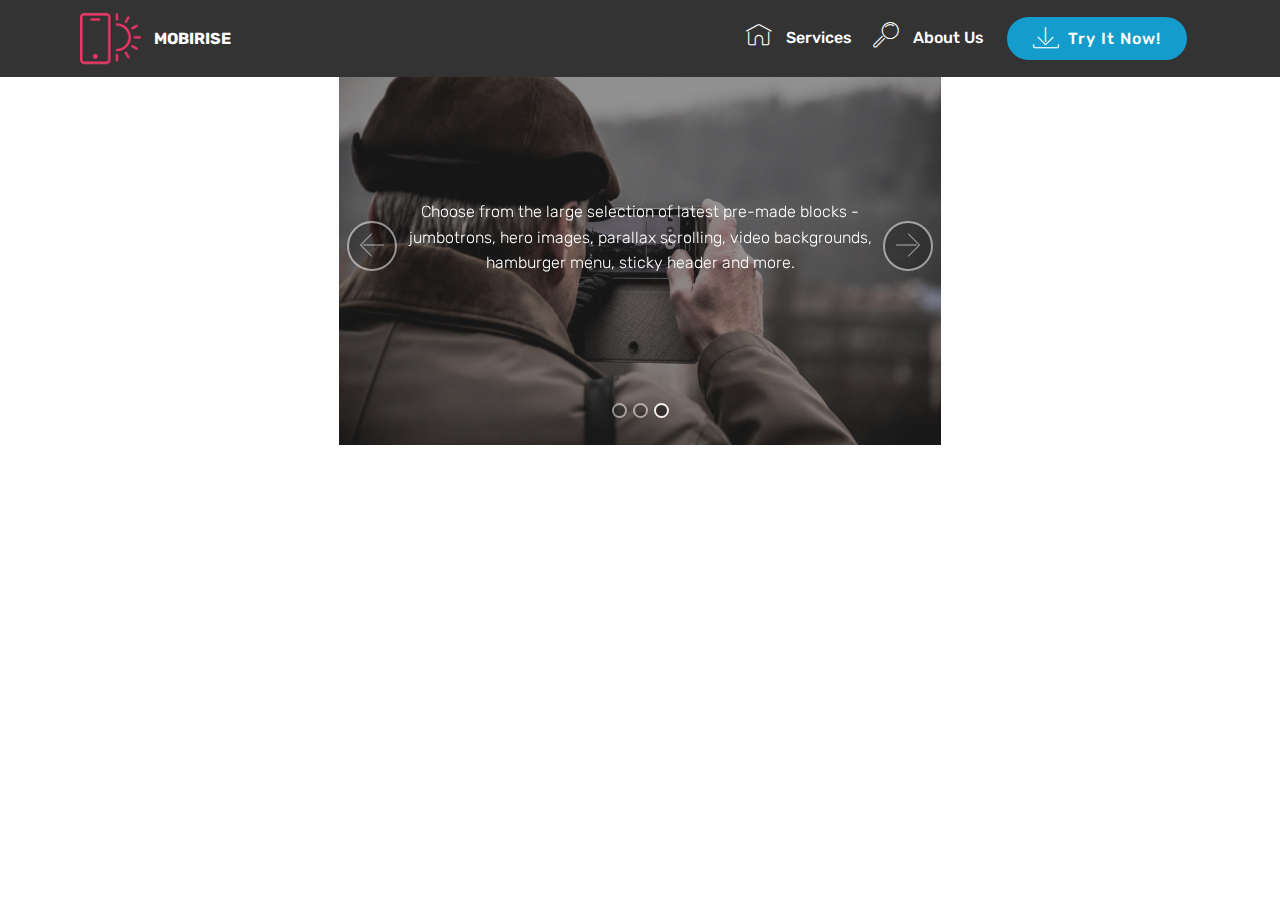
==== page1.html @ 775501ca "create github pages" ====
<!DOCTYPE html>
<html>
<head>
  <!-- Site made with Mobirise Website Builder v4.3.4, https://mobirise.com -->
  <meta charset="UTF-8">
  <meta http-equiv="X-UA-Compatible" content="IE=edge">
  <meta name="generator" content="Mobirise v4.3.4, mobirise.com">
  <meta name="viewport" content="width=device-width, initial-scale=1">
  <link rel="shortcut icon" href="assets/images/logo2.png" type="image/x-icon">
  <meta name="description" content="Web Generator Description">
  <title>Page 1</title>
  <link rel="stylesheet" href="assets/web/assets/mobirise-icons/mobirise-icons.css">
  <link rel="stylesheet" href="assets/tether/tether.min.css">
  <link rel="stylesheet" href="assets/bootstrap/css/bootstrap.min.css">
  <link rel="stylesheet" href="assets/bootstrap/css/bootstrap-grid.min.css">
  <link rel="stylesheet" href="assets/bootstrap/css/bootstrap-reboot.min.css">
  <link rel="stylesheet" href="assets/dropdown/css/style.css">
  <link rel="stylesheet" href="assets/theme/css/style.css">
  <link rel="stylesheet" href="assets/mobirise/css/mbr-additional.css" type="text/css">
  
  
  
</head>
<body>
<section class="menu cid-qy1KsmOvwh" once="menu" id="menu1-h" data-rv-view="20">

    

    <nav class="navbar navbar-expand beta-menu navbar-dropdown align-items-center navbar-fixed-top navbar-toggleable-sm">
        <button class="navbar-toggler navbar-toggler-right" type="button" data-toggle="collapse" data-target="#navbarSupportedContent" aria-controls="navbarSupportedContent" aria-expanded="false" aria-label="Toggle navigation">
            <div class="hamburger">
                <span></span>
                <span></span>
                <span></span>
                <span></span>
            </div>
        </button>
        <div class="menu-logo">
            <div class="navbar-brand">
                <span class="navbar-logo">
                    <a href="https://mobirise.com">
                         <img src="assets/images/logo2.png" alt="Mobirise" media-simple="true" style="height: 3.8rem;">
                    </a>
                </span>
                <span class="navbar-caption-wrap"><a class="navbar-caption text-white display-4" href="https://mobirise.com">
                        MOBIRISE
                    </a></span>
            </div>
        </div>
        <div class="collapse navbar-collapse" id="navbarSupportedContent">
            <ul class="navbar-nav nav-dropdown" data-app-modern-menu="true">
                <li class="nav-item">
                    <a class="nav-link link text-white display-4" href="https://mobirise.com">
                        <span class="mbri-home mbr-iconfont mbr-iconfont-btn"></span>
                        Services
                    </a>
                </li>
                <li class="nav-item">
                    <a class="nav-link link text-white display-4" href="https://mobirise.com">
                        <span class="mbri-search mbr-iconfont mbr-iconfont-btn"></span>
                        About Us
                    </a>
                </li>
            </ul>
            <div class="navbar-buttons mbr-section-btn">
                <a class="btn btn-sm btn-primary display-4" href="https://mobirise.com">
                    <span class="mbri-save mbr-iconfont mbr-iconfont-btn "></span>
                    Try It Now!
                </a>
            </div>
        </div>
    </nav>
</section>

<section class="engine"><a href="https://mobirise.co/h">make a website for free</a></section><section class="carousel slide cid-qy1OB8WUk6" data-interval="false" id="slider2-i" data-rv-view="22">

    
    <div class="container content-slider">
        <div class="content-slider-wrap">
            <div><div class="mbr-slider slide carousel" data-pause="true" data-keyboard="false" data-ride="false" data-interval="false"><ol class="carousel-indicators"><li data-app-prevent-settings="" data-target="#slider2-i" data-slide-to="0"></li><li data-app-prevent-settings="" data-target="#slider2-i" data-slide-to="1"></li><li data-app-prevent-settings="" data-target="#slider2-i" class=" active" data-slide-to="2"></li></ol><div class="carousel-inner" role="listbox"><div class="carousel-item slider-fullscreen-image" data-bg-video-slide="false" style="background-image: url(assets/images/1.jpg);"><div class="container container-slide"><div class="image_wrapper"><div class="mbr-overlay"></div><img src="assets/images/1.jpg"><div class="carousel-caption justify-content-center"><div class="col-10 align-center"><p class="lead mbr-text mbr-fonts-style display-7">Choose from the large selection of latest pre-made blocks - jumbotrons, hero images, parallax scrolling, video backgrounds, hamburger menu, sticky header and more.</p></div></div></div></div></div><div class="carousel-item slider-fullscreen-image" data-bg-video-slide="https://www.youtube.com/watch?v=fwkKc6M60-0"><div class="mbr-overlay"></div><div class="container container-slide"><div class="image_wrapper"><img src="assets/images/2.jpg" style="opacity: 0;"><div class="carousel-caption justify-content-center"><div class="col-10 align-center"><p class="lead mbr-text mbr-fonts-style display-7">Slide with youtube video background and color overlay. Title and text are aligned to the left.</p></div></div></div></div></div><div class="carousel-item slider-fullscreen-image active" data-bg-video-slide="false" style="background-image: url(assets/images/3.jpg);"><div class="container container-slide"><div class="image_wrapper"><div class="mbr-overlay" style="opacity: 0.4;"></div><img src="assets/images/3.jpg"><div class="carousel-caption justify-content-center"><div class="col-10 align-center"><p class="lead mbr-text mbr-fonts-style display-7">Choose from the large selection of latest pre-made blocks - jumbotrons, hero images, parallax scrolling, video backgrounds, hamburger menu, sticky header and more.</p></div></div></div></div></div></div><a data-app-prevent-settings="" class="carousel-control carousel-control-prev" role="button" data-slide="prev" href="#slider2-i"><span aria-hidden="true" class="mbri-left mbr-iconfont"></span><span class="sr-only">Previous</span></a><a data-app-prevent-settings="" class="carousel-control carousel-control-next" role="button" data-slide="next" href="#slider2-i"><span aria-hidden="true" class="mbri-right mbr-iconfont"></span><span class="sr-only">Next</span></a></div></div> 
        </div>
    </div>
</section>


  <script src="assets/web/assets/jquery/jquery.min.js"></script>
  <script src="assets/popper/popper.min.js"></script>
  <script src="assets/tether/tether.min.js"></script>
  <script src="assets/bootstrap/js/bootstrap.min.js"></script>
  <script src="assets/smooth-scroll/smooth-scroll.js"></script>
  <script src="assets/dropdown/js/script.min.js"></script>
  <script src="assets/bootstrap-carousel-swipe/bootstrap-carousel-swipe.js"></script>
  <script src="assets/jquery-mb-ytplayer/jquery.mb.ytplayer.min.js"></script>
  <script src="assets/jquery-mb-vimeo_player/jquery.mb.vimeo_player.js"></script>
  <script src="assets/touch-swipe/jquery.touch-swipe.min.js"></script>
  <script src="assets/theme/js/script.js"></script>
  <script src="assets/mobirise-slider-video/script.js"></script>
  
  
</body>
</html>
---- assets/web/assets/mobirise-icons/mobirise-icons.css ----
@font-face {
  font-family: 'MobiriseIcons';
  src:  url('mobirise-icons.eot?spat4u');
  src:  url('mobirise-icons.eot?spat4u#iefix') format('embedded-opentype'),
    url('mobirise-icons.ttf?spat4u') format('truetype'),
    url('mobirise-icons.woff?spat4u') format('woff'),
    url('mobirise-icons.svg?spat4u#MobiriseIcons') format('svg');
  font-weight: normal;
  font-style: normal;
}

[class^="mbri-"], [class*=" mbri-"] {
  /* use !important to prevent issues with browser extensions that change fonts */
  font-family: MobiriseIcons !important;
  speak: none;
  font-style: normal;
  font-weight: normal;
  font-variant: normal;
  text-transform: none;
  line-height: 1;

  /* Better Font Rendering =========== */
  -webkit-font-smoothing: antialiased;
  -moz-osx-font-smoothing: grayscale;
}

.mbri-add-submenu:before {
  content: "\e900";
}
.mbri-alert:before {
  content: "\e901";
}
.mbri-align-center:before {
  content: "\e902";
}
.mbri-align-justify:before {
  content: "\e903";
}
.mbri-align-left:before {
  content: "\e904";
}
.mbri-align-right:before {
  content: "\e905";
}
.mbri-android:before {
  content: "\e906";
}
.mbri-apple:before {
  content: "\e907";
}
.mbri-arrow-down:before {
  content: "\e908";
}
.mbri-arrow-next:before {
  content: "\e909";
}
.mbri-arrow-prev:before {
  content: "\e90a";
}
.mbri-arrow-up:before {
  content: "\e90b";
}
.mbri-bold:before {
  content: "\e90c";
}
.mbri-bookmark:before {
  content: "\e90d";
}
.mbri-bootstrap:before {
  content: "\e90e";
}
.mbri-briefcase:before {
  content: "\e90f";
}
.mbri-browse:before {
  content: "\e910";
}
.mbri-bulleted-list:before {
  content: "\e911";
}
.mbri-calendar:before {
  content: "\e912";
}
.mbri-camera:before {
  content: "\e913";
}
.mbri-cart-add:before {
  content: "\e914";
}
.mbri-cart-full:before {
  content: "\e915";
}
.mbri-cash:before {
  content: "\e916";
}
.mbri-change-style:before {
  content: "\e917";
}
.mbri-chat:before {
  content: "\e918";
}
.mbri-clock:before {
  content: "\e919";
}
.mbri-close:before {
  content: "\e91a";
}
.mbri-cloud:before {
  content: "\e91b";
}
.mbri-code:before {
  content: "\e91c";
}
.mbri-contact-form:before {
  content: "\e91d";
}
.mbri-credit-card:before {
  content: "\e91e";
}
.mbri-cursor-click:before {
  content: "\e91f";
}
.mbri-cust-feedback:before {
  content: "\e920";
}
.mbri-database:before {
  content: "\e921";
}
.mbri-delivery:before {
  content: "\e922";
}
.mbri-desktop:before {
  content: "\e923";
}
.mbri-devices:before {
  content: "\e924";
}
.mbri-down:before {
  content: "\e925";
}
.mbri-download:before {
  content: "\e989";
}
.mbri-drag-n-drop:before {
  content: "\e927";
}
.mbri-drag-n-drop2:before {
  content: "\e928";
}
.mbri-edit:before {
  content: "\e929";
}
.mbri-edit2:before {
  content: "\e92a";
}
.mbri-error:before {
  content: "\e92b";
}
.mbri-extension:before {
  content: "\e92c";
}
.mbri-features:before {
  content: "\e92d";
}
.mbri-file:before {
  content: "\e92e";
}
.mbri-flag:before {
  content: "\e92f";
}
.mbri-folder:before {
  content: "\e930";
}
.mbri-gift:before {
  content: "\e931";
}
.mbri-github:before {
  content: "\e932";
}
.mbri-globe:before {
  content: "\e933";
}
.mbri-globe-2:before {
  content: "\e934";
}
.mbri-growing-chart:before {
  content: "\e935";
}
.mbri-hearth:before {
  content: "\e936";
}
.mbri-help:before {
  content: "\e937";
}
.mbri-home:before {
  content: "\e938";
}
.mbri-hot-cup:before {
  content: "\e939";
}
.mbri-idea:before {
  content: "\e93a";
}
.mbri-image-gallery:before {
  content: "\e93b";
}
.mbri-image-slider:before {
  content: "\e93c";
}
.mbri-info:before {
  content: "\e93d";
}
.mbri-italic:before {
  content: "\e93e";
}
.mbri-key:before {
  content: "\e93f";
}
.mbri-laptop:before {
  content: "\e940";
}
.mbri-layers:before {
  content: "\e941";
}
.mbri-left-right:before {
  content: "\e942";
}
.mbri-left:before {
  content: "\e943";
}
.mbri-letter:before {
  content: "\e944";
}
.mbri-like:before {
  content: "\e945";
}
.mbri-link:before {
  content: "\e946";
}
.mbri-lock:before {
  content: "\e947";
}
.mbri-login:before {
  content: "\e948";
}
.mbri-logout:before {
  content: "\e949";
}
.mbri-magic-stick:before {
  content: "\e94a";
}
.mbri-map-pin:before {
  content: "\e94b";
}
.mbri-menu:before {
  content: "\e94c";
}
.mbri-mobile:before {
  content: "\e94d";
}
.mbri-mobile2:before {
  content: "\e94e";
}
.mbri-mobirise:before {
  content: "\e94f";
}
.mbri-more-horizontal:before {
  content: "\e950";
}
.mbri-more-vertical:before {
  content: "\e951";
}
.mbri-music:before {
  content: "\e952";
}
.mbri-new-file:before {
  content: "\e953";
}
.mbri-numbered-list:before {
  content: "\e954";
}
.mbri-opened-folder:before {
  content: "\e955";
}
.mbri-pages:before {
  content: "\e956";
}
.mbri-paper-plane:before {
  content: "\e957";
}
.mbri-paperclip:before {
  content: "\e958";
}
.mbri-photo:before {
  content: "\e959";
}
.mbri-photos:before {
  content: "\e95a";
}
.mbri-pin:before {
  content: "\e95b";
}
.mbri-play:before {
  content: "\e95c";
}
.mbri-plus:before {
  content: "\e95d";
}
.mbri-preview:before {
  content: "\e95e";
}
.mbri-print:before {
  content: "\e95f";
}
.mbri-protect:before {
  content: "\e960";
}
.mbri-question:before {
  content: "\e961";
}
.mbri-quote-left:before {
  content: "\e962";
}
.mbri-quote-right:before {
  content: "\e963";
}
.mbri-refresh:before {
  content: "\e964";
}
.mbri-responsive:before {
  content: "\e965";
}
.mbri-right:before {
  content: "\e966";
}
.mbri-rocket:before {
  content: "\e967";
}
.mbri-sad-face:before {
  content: "\e968";
}
.mbri-sale:before {
  content: "\e969";
}
.mbri-save:before {
  content: "\e96a";
}
.mbri-search:before {
  content: "\e96b";
}
.mbri-setting:before {
  content: "\e96c";
}
.mbri-setting2:before {
  content: "\e96d";
}
.mbri-setting3:before {
  content: "\e96e";
}
.mbri-share:before {
  content: "\e96f";
}
.mbri-shopping-bag:before {
  content: "\e970";
}
.mbri-shopping-basket:before {
  content: "\e971";
}
.mbri-shopping-cart:before {
  content: "\e972";
}
.mbri-sites:before {
  content: "\e973";
}
.mbri-smile-face:before {
  content: "\e974";
}
.mbri-speed:before {
  content: "\e975";
}
.mbri-star:before {
  content: "\e976";
}
.mbri-success:before {
  content: "\e977";
}
.mbri-sun:before {
  content: "\e978";
}
.mbri-sun2:before {
  content: "\e979";
}
.mbri-tablet:before {
  content: "\e97a";
}
.mbri-tablet-vertical:before {
  content: "\e97b";
}
.mbri-target:before {
  content: "\e97c";
}
.mbri-timer:before {
  content: "\e97d";
}
.mbri-to-ftp:before {
  content: "\e97e";
}
.mbri-to-local-drive:before {
  content: "\e97f";
}
.mbri-touch-swipe:before {
  content: "\e980";
}
.mbri-touch:before {
  content: "\e981";
}
.mbri-trash:before {
  content: "\e982";
}
.mbri-underline:before {
  content: "\e983";
}
.mbri-unlink:before {
  content: "\e984";
}
.mbri-unlock:before {
  content: "\e985";
}
.mbri-up-down:before {
  content: "\e986";
}
.mbri-up:before {
  content: "\e987";
}
.mbri-update:before {
  content: "\e988";
}
.mbri-upload:before {
 content: "\e926"; 
}
.mbri-user:before {
  content: "\e98a";
}
.mbri-user2:before {
  content: "\e98b";
}
.mbri-users:before {
  content: "\e98c";
}
.mbri-video:before {
  content: "\e98d";
}
.mbri-video-play:before {
  content: "\e98e";
}
.mbri-watch:before {
  content: "\e98f";
}
.mbri-website-theme:before {
  content: "\e990";
}
.mbri-wifi:before {
  content: "\e991";
}
.mbri-windows:before {
  content: "\e992";
}
.mbri-zoom-out:before {
  content: "\e993";
}
.mbri-redo:before {
  content: "\e994";
}
.mbri-undo:before {
  content: "\e995";
}
---- assets/dropdown/css/style.css ----
.navbar-dropdown {
  left: 0;
  padding: 0;
  position: absolute;
  right: 0;
  top: 0;
  transition: all 0.45s ease;
  z-index: 1030;
  background: #282828; }
  .navbar-dropdown .navbar-logo {
    margin-right: 0.8rem;
    transition: margin 0.3s ease-in-out;
    vertical-align: middle; }
    .navbar-dropdown .navbar-logo img {
      height: 3.125rem;
      transition: all 0.3s ease-in-out; }
    .navbar-dropdown .navbar-logo.mbr-iconfont {
      font-size: 3.125rem;
      line-height: 3.125rem; }
  .navbar-dropdown .navbar-caption {
    font-weight: 700;
    white-space: normal;
    vertical-align: -4px;
    line-height: 3.125rem !important; }
    .navbar-dropdown .navbar-caption, .navbar-dropdown .navbar-caption:hover {
      color: inherit;
      text-decoration: none; }
  .navbar-dropdown .mbr-iconfont + .navbar-caption {
    vertical-align: -1px; }
  .navbar-dropdown.navbar-fixed-top {
    position: fixed; }
  .navbar-dropdown .navbar-brand span {
    vertical-align: -4px; }
  .navbar-dropdown.bg-color.transparent {
    background: none; }
  .navbar-dropdown.navbar-short .navbar-brand {
    padding: 0.625rem 0; }
    .navbar-dropdown.navbar-short .navbar-brand span {
      vertical-align: -1px; }
  .navbar-dropdown.navbar-short .navbar-caption {
    line-height: 2.375rem !important;
    vertical-align: -2px; }
  .navbar-dropdown.navbar-short .navbar-logo {
    margin-right: 0.5rem; }
    .navbar-dropdown.navbar-short .navbar-logo img {
      height: 2.375rem; }
    .navbar-dropdown.navbar-short .navbar-logo.mbr-iconfont {
      font-size: 2.375rem;
      line-height: 2.375rem; }
  .navbar-dropdown.navbar-short .mbr-table-cell {
    height: 3.625rem; }
  .navbar-dropdown .navbar-close {
    left: 0.6875rem;
    position: fixed;
    top: 0.75rem;
    z-index: 1000; }
  .navbar-dropdown .hamburger-icon {
    content: "";
    display: inline-block;
    vertical-align: middle;
    width: 16px;
    -webkit-box-shadow: 0 -6px 0 1px #282828,0 0 0 1px #282828,0 6px 0 1px #282828;
    -moz-box-shadow: 0 -6px 0 1px #282828,0 0 0 1px #282828,0 6px 0 1px #282828;
    box-shadow: 0 -6px 0 1px #282828,0 0 0 1px #282828,0 6px 0 1px #282828; }

.dropdown-menu .dropdown-toggle[data-toggle="dropdown-submenu"]::after {
  border-bottom: 0.35em solid transparent;
  border-left: 0.35em solid;
  border-right: 0;
  border-top: 0.35em solid transparent;
  margin-left: 0.3rem; }

.dropdown-menu .dropdown-item:focus {
  outline: 0; }

.nav-dropdown {
  font-size: 0.75rem;
  font-weight: 500;
  height: auto !important; }
  .nav-dropdown .nav-btn {
    padding-left: 1rem; }
  .nav-dropdown .link {
    margin: .667em 1.667em;
    font-weight: 500;
    padding: 0;
    transition: color .2s ease-in-out; }
    .nav-dropdown .link.dropdown-toggle {
      margin-right: 2.583em; }
      .nav-dropdown .link.dropdown-toggle::after {
        margin-left: .25rem;
        border-top: 0.35em solid;
        border-right: 0.35em solid transparent;
        border-left: 0.35em solid transparent;
        border-bottom: 0; }
      .nav-dropdown .link.dropdown-toggle[aria-expanded="true"] {
        margin: 0;
        padding: 0.667em 3.263em  0.667em 1.667em; }
  .nav-dropdown .link::after,
  .nav-dropdown .dropdown-item::after {
    color: inherit; }
  .nav-dropdown .btn {
    font-size: 0.75rem;
    font-weight: 700;
    letter-spacing: 0;
    margin-bottom: 0;
    padding-left: 1.25rem;
    padding-right: 1.25rem; }
  .nav-dropdown .dropdown-menu {
    border-radius: 0;
    border: 0;
    left: 0;
    margin: 0;
    padding-bottom: 1.25rem;
    padding-top: 1.25rem;
    position: relative; }
  .nav-dropdown .dropdown-submenu {
    margin-left: 0.125rem;
    top: 0; }
  .nav-dropdown .dropdown-item {
    font-weight: 500;
    line-height: 2;
    padding: 0.3846em 4.615em 0.3846em 1.5385em;
    position: relative;
    transition: color .2s ease-in-out, background-color .2s ease-in-out; }
    .nav-dropdown .dropdown-item::after {
      margin-top: -0.3077em;
      position: absolute;
      right: 1.1538em;
      top: 50%; }
    .nav-dropdown .dropdown-item:focus, .nav-dropdown .dropdown-item:hover {
      background: none; }

@media (max-width: 767px) {
  .nav-dropdown.navbar-toggleable-sm {
    bottom: 0;
    display: none;
    left: 0;
    overflow-x: hidden;
    position: fixed;
    top: 0;
    transform: translateX(-100%);
    -ms-transform: translateX(-100%);
    -webkit-transform: translateX(-100%);
    width: 18.75rem;
    z-index: 999; } }
.nav-dropdown.navbar-toggleable-xl {
  bottom: 0;
  display: none;
  left: 0;
  overflow-x: hidden;
  position: fixed;
  top: 0;
  transform: translateX(-100%);
  -ms-transform: translateX(-100%);
  -webkit-transform: translateX(-100%);
  width: 18.75rem;
  z-index: 999; }

.nav-dropdown-sm {
  display: block !important;
  overflow-x: hidden;
  overflow: auto;
  padding-top: 3.875rem; }
  .nav-dropdown-sm::after {
    content: "";
    display: block;
    height: 3rem;
    width: 100%; }
  .nav-dropdown-sm.collapse.in ~ .navbar-close {
    display: block !important; }
  .nav-dropdown-sm.collapsing, .nav-dropdown-sm.collapse.in {
    transform: translateX(0);
    -ms-transform: translateX(0);
    -webkit-transform: translateX(0);
    transition: all 0.25s ease-out;
    -webkit-transition: all 0.25s ease-out;
    background: #282828; }
  .nav-dropdown-sm.collapsing[aria-expanded="false"] {
    transform: translateX(-100%);
    -ms-transform: translateX(-100%);
    -webkit-transform: translateX(-100%); }
  .nav-dropdown-sm .nav-item {
    display: block;
    margin-left: 0 !important;
    padding-left: 0; }
  .nav-dropdown-sm .link,
  .nav-dropdown-sm .dropdown-item {
    border-top: 1px dotted rgba(255, 255, 255, 0.1);
    font-size: 0.8125rem;
    line-height: 1.6;
    margin: 0 !important;
    padding: 0.875rem 2.4rem 0.875rem 1.5625rem !important;
    position: relative;
    white-space: normal; }
    .nav-dropdown-sm .link:focus, .nav-dropdown-sm .link:hover,
    .nav-dropdown-sm .dropdown-item:focus,
    .nav-dropdown-sm .dropdown-item:hover {
      background: rgba(0, 0, 0, 0.2) !important;
      color: #c0a375; }
  .nav-dropdown-sm .nav-btn {
    position: relative;
    padding: 1.5625rem 1.5625rem 0 1.5625rem; }
    .nav-dropdown-sm .nav-btn::before {
      border-top: 1px dotted rgba(255, 255, 255, 0.1);
      content: "";
      left: 0;
      position: absolute;
      top: 0;
      width: 100%; }
    .nav-dropdown-sm .nav-btn + .nav-btn {
      padding-top: 0.625rem; }
      .nav-dropdown-sm .nav-btn + .nav-btn::before {
        display: none; }
  .nav-dropdown-sm .btn {
    padding: 0.625rem 0; }
  .nav-dropdown-sm .dropdown-toggle[data-toggle="dropdown-submenu"]::after {
    margin-left: .25rem;
    border-top: 0.35em solid;
    border-right: 0.35em solid transparent;
    border-left: 0.35em solid transparent;
    border-bottom: 0; }
  .nav-dropdown-sm .dropdown-toggle[data-toggle="dropdown-submenu"][aria-expanded="true"]::after {
    border-top: 0;
    border-right: 0.35em solid transparent;
    border-left: 0.35em solid transparent;
    border-bottom: 0.35em solid; }
  .nav-dropdown-sm .dropdown-menu {
    margin: 0;
    padding: 0;
    position: relative;
    top: 0;
    left: 0;
    width: 100%;
    border: 0;
    float: none;
    border-radius: 0;
    background: none; }
  .nav-dropdown-sm .dropdown-submenu {
    left: 100%;
    margin-left: 0.125rem;
    margin-top: -1.25rem;
    top: 0; }

.navbar-toggleable-sm .nav-dropdown .dropdown-menu {
  position: absolute; }

.navbar-toggleable-sm .nav-dropdown .dropdown-submenu {
  left: 100%;
  margin-left: 0.125rem;
  margin-top: -1.25rem;
  top: 0; }

.navbar-toggleable-sm.opened .nav-dropdown .dropdown-menu {
  position: relative; }

.navbar-toggleable-sm.opened .nav-dropdown .dropdown-submenu {
  left: 0;
  margin-left: 00rem;
  margin-top: 0rem;
  top: 0; }

.is-builder .nav-dropdown.collapsing {
  transition: none !important; }

/*# sourceMappingURL=style.css.map */
---- assets/theme/css/style.css ----
/*!
 * Mobirise v4 theme (https://mobirise.com/)
 * Copyright 2017 Mobirise
 */
section {
  background-color: #eeeeee; }

section,
.container,
.container-fluid {
  position: relative;
  word-wrap: break-word; }

a.mbr-iconfont:hover {
  text-decoration: none; }

.article .lead p, .article .lead ul, .article .lead ol, .article .lead pre, .article .lead blockquote {
  margin-bottom: 0; }

a {
  font-style: normal;
  font-weight: 400;
  cursor: pointer; }
  a, a:hover {
    text-decoration: none; }

figure {
  margin-bottom: 0; }

body {
  color: #232323; }

h1, h2, h3, h4, h5, h6,
.h1, .h2, .h3, .h4, .h5, .h6,
.display-1, .display-2, .display-3, .display-4 {
  line-height: 1;
  word-break: break-word;
  word-wrap: break-word; }

b, strong {
  font-weight: bold; }

blockquote {
  padding: 10px 0 10px 20px;
  position: relative;
  border-left: 2px solid;
  border-color: #ff3366; }

input:-webkit-autofill, input:-webkit-autofill:hover, input:-webkit-autofill:focus, input:-webkit-autofill:active {
  transition-delay: 9999s;
  transition-property: background-color, color; }

textarea[type="hidden"] {
  display: none; }

body {
  position: relative; }

section {
  background-position: 50% 50%;
  background-repeat: no-repeat;
  background-size: cover; }
  section .mbr-background-video,
  section .mbr-background-video-preview {
    position: absolute;
    bottom: 0;
    left: 0;
    right: 0;
    top: 0; }

.hidden {
  visibility: hidden; }

.mbr-z-index20 {
  z-index: 20; }

/*! Base colors */
.mbr-white {
  color: #ffffff; }

.mbr-black {
  color: #000000; }

.mbr-bg-white {
  background-color: #ffffff; }

.mbr-bg-black {
  background-color: #000000; }

/*! Text-aligns */
.align-left {
  text-align: left; }

.align-center {
  text-align: center; }

.align-right {
  text-align: right; }

@media (max-width: 767px) {
  .align-left, .align-center, .align-right, .mbr-section-btn, .mbr-section-title {
    text-align: center; } }
/*! Font-weight  */
.mbr-light {
  font-weight: 300; }

.mbr-regular {
  font-weight: 400; }

.mbr-semibold {
  font-weight: 500; }

.mbr-bold {
  font-weight: 700; }

/*! Media  */
.media-size-item {
  -webkit-flex: 1 1 auto;
  -moz-flex: 1 1 auto;
  -ms-flex: 1 1 auto;
  -o-flex: 1 1 auto;
  flex: 1 1 auto; }

.media-content {
  -webkit-flex-basis: 100%;
  flex-basis: 100%; }

.media-container-row {
  display: -ms-flexbox;
  display: -webkit-flex;
  display: flex;
  -webkit-flex-direction: row;
  -ms-flex-direction: row;
  flex-direction: row;
  -webkit-flex-wrap: wrap;
  -ms-flex-wrap: wrap;
  flex-wrap: wrap;
  -webkit-justify-content: center;
  -ms-flex-pack: center;
  justify-content: center;
  -webkit-align-content: center;
  -ms-flex-line-pack: center;
  align-content: center;
  -webkit-align-items: start;
  -ms-flex-align: start;
  align-items: start; }
  .media-container-row .media-size-item {
    width: 400px; }

.media-container-column {
  display: -ms-flexbox;
  display: -webkit-flex;
  display: flex;
  -webkit-flex-direction: column;
  -ms-flex-direction: column;
  flex-direction: column;
  -webkit-flex-wrap: wrap;
  -ms-flex-wrap: wrap;
  flex-wrap: wrap;
  -webkit-justify-content: center;
  -ms-flex-pack: center;
  justify-content: center;
  -webkit-align-content: center;
  -ms-flex-line-pack: center;
  align-content: center;
  -webkit-align-items: stretch;
  -ms-flex-align: stretch;
  align-items: stretch; }
  .media-container-column > * {
    width: 100%; }

@media (min-width: 992px) {
  .media-container-row {
    -webkit-flex-wrap: nowrap;
    -ms-flex-wrap: nowrap;
    flex-wrap: nowrap; } }
figure {
  overflow: hidden; }

figure[mbr-media-size] {
  transition: width 0.1s; }

.mbr-figure img, .mbr-figure iframe {
  display: block;
  width: 100%; }

.card {
  background-color: transparent;
  border: none; }

.card-img {
  text-align: center;
  flex-shrink: 0; }

.media {
  max-width: 100%;
  margin: 0 auto; }

.mbr-figure {
  -ms-flex-item-align: center;
  -ms-grid-row-align: center;
  -webkit-align-self: center;
  align-self: center; }

.media-container > div {
  max-width: 100%; }

.mbr-figure img, .card-img img {
  width: 100%; }

@media (max-width: 991px) {
  .media-size-item {
    width: auto !important; }

  .media {
    width: auto; }

  .mbr-figure {
    width: 100% !important; } }
/*! Buttons */
.mbr-section-btn {
  margin-left: -.25rem;
  margin-right: -.25rem;
  font-size: 0; }

nav .mbr-section-btn {
  margin-left: 0rem;
  margin-right: 0rem; }

/*! Btn icon margin */
.btn .mbr-iconfont, .btn.btn-sm .mbr-iconfont {
  cursor: pointer;
  margin-right: 0.5rem; }

.btn.btn-md .mbr-iconfont, .btn.btn-md .mbr-iconfont {
  margin-right: 0.8rem; }

.mbr-regular {
  font-weight: 400; }

.mbr-semibold {
  font-weight: 500; }

.mbr-bold {
  font-weight: 700; }

[type="submit"] {
  -webkit-appearance: none; }

/*! Full-screen */
.mbr-fullscreen .mbr-overlay {
  min-height: 100vh; }

.mbr-fullscreen {
  display: flex;
  display: -webkit-flex;
  display: -moz-flex;
  display: -ms-flex;
  display: -o-flex;
  align-items: center;
  -webkit-align-items: center;
  min-height: 100vh;
  padding-top: 3rem;
  padding-bottom: 3rem; }

/*! Map */
.map {
  height: 25rem;
  position: relative; }
  .map iframe {
    width: 100%;
    height: 100%; }

/* Form */
.form-asterisk {
  font-family: initial;
  position: absolute;
  top: -2px;
  font-weight: normal; }

/*! Scroll to top arrow */
.mbr-arrow-up {
  bottom: 25px;
  right: 90px;
  position: fixed;
  text-align: right;
  z-index: 5000;
  color: #ffffff;
  font-size: 32px;
  transform: rotate(180deg);
  -webkit-transform: rotate(180deg); }

.mbr-arrow-up a {
  background: rgba(0, 0, 0, 0.2);
  border-radius: 3px;
  color: #fff;
  display: inline-block;
  height: 60px;
  width: 60px;
  outline-style: none !important;
  position: relative;
  text-decoration: none;
  transition: all .3s ease-in-out;
  cursor: pointer;
  text-align: center; }
  .mbr-arrow-up a:hover {
    background-color: rgba(0, 0, 0, 0.4); }
  .mbr-arrow-up a i {
    line-height: 60px; }

.mbr-arrow-up-icon {
  display: block;
  color: #fff; }

.mbr-arrow-up-icon::before {
  content: "\203a";
  display: inline-block;
  font-family: serif;
  font-size: 32px;
  line-height: 1;
  font-style: normal;
  position: relative;
  top: 6px;
  left: -4px;
  -webkit-transform: rotate(-90deg);
  transform: rotate(-90deg); }

/*! Arrow Down */
.mbr-arrow {
  position: absolute;
  bottom: 45px;
  left: 50%;
  width: 60px;
  height: 60px;
  cursor: pointer;
  background-color: rgba(80, 80, 80, 0.5);
  border-radius: 50%;
  -webkit-transform: translateX(-50%);
  transform: translateX(-50%); }
  .mbr-arrow > a {
    display: inline-block;
    text-decoration: none;
    outline-style: none;
    -webkit-animation: arrowdown 1.7s ease-in-out infinite;
    animation: arrowdown 1.7s ease-in-out infinite; }
    .mbr-arrow > a > i {
      position: absolute;
      top: -2px;
      left: 15px;
      font-size: 2rem; }

@keyframes arrowdown {
  0% {
    transform: translateY(0px);
    -webkit-transform: translateY(0px); }
  50% {
    transform: translateY(-5px);
    -webkit-transform: translateY(-5px); }
  100% {
    transform: translateY(0px);
    -webkit-transform: translateY(0px); } }
@-webkit-keyframes arrowdown {
  0% {
    transform: translateY(0px);
    -webkit-transform: translateY(0px); }
  50% {
    transform: translateY(-5px);
    -webkit-transform: translateY(-5px); }
  100% {
    transform: translateY(0px);
    -webkit-transform: translateY(0px); } }
@media (max-width: 500px) {
  .mbr-arrow-up {
    left: 50%;
    right: auto;
    transform: translateX(-50%) rotate(180deg);
    -webkit-transform: translateX(-50%) rotate(180deg); } }
/*Gradients animation*/
@keyframes gradient-animation {
  from {
    background-position: 0% 100%;
    animation-timing-function: ease-in-out; }
  to {
    background-position: 100% 0%;
    animation-timing-function: ease-in-out; } }
@-webkit-keyframes gradient-animation {
  from {
    background-position: 0% 100%;
    animation-timing-function: ease-in-out; }
  to {
    background-position: 100% 0%;
    animation-timing-function: ease-in-out; } }
.bg-gradient {
  background-size: 200% 200%;
  animation: gradient-animation 5s infinite alternate;
  -webkit-animation: gradient-animation 5s infinite alternate; }

.menu .navbar-brand {
  display: -webkit-flex; }
  .menu .navbar-brand span {
    display: flex;
    display: -webkit-flex; }
  .menu .navbar-brand .navbar-caption-wrap {
    display: -webkit-flex; }
  .menu .navbar-brand .navbar-logo img {
    display: -webkit-flex; }
@media (min-width: 768px) and (max-width: 991px) {
  .menu .navbar-toggleable-sm .navbar-nav {
    display: -webkit-box;
    display: -webkit-flex;
    display: -ms-flexbox; } }
@media (min-width: 992px) {
  .menu .navbar-nav.nav-dropdown {
    display: -webkit-flex; }
  .menu .navbar-toggleable-sm .navbar-collapse {
    display: -webkit-flex !important; } }

/*# sourceMappingURL=style.css.map */
.engine {
	position: absolute;
	text-indent: -2400px;
	text-align: center;
	padding: 0;
	top: 0;
	left: -2400px;
}
---- assets/mobirise/css/mbr-additional.css ----
@import url(https://fonts.googleapis.com/css?family=Rubik:300,300i,400,400i,500,500i,700,700i,900,900i);
@import url(https://fonts.googleapis.com/css?family=Roboto+Condensed:300,300i,400,400i,700,700i);





body {
  font-style: normal;
  line-height: 1.5;
}
.mbr-section-title {
  font-style: normal;
  line-height: 1.2;
}
.mbr-section-subtitle {
  line-height: 1.3;
}
.mbr-text {
  font-style: normal;
  line-height: 1.6;
}
.display-1 {
  font-family: 'Rubik', sans-serif;
  font-size: 4.25rem;
}
.display-1 > .mbr-iconfont {
  font-size: 6.8rem;
}
.display-2 {
  font-family: 'Roboto Condensed', sans-serif;
  font-size: 3rem;
}
.display-2 > .mbr-iconfont {
  font-size: 4.8rem;
}
.display-4 {
  font-family: 'Rubik', sans-serif;
  font-size: 1rem;
}
.display-4 > .mbr-iconfont {
  font-size: 1.6rem;
}
.display-5 {
  font-family: 'Rubik', sans-serif;
  font-size: 1.5rem;
}
.display-5 > .mbr-iconfont {
  font-size: 2.4rem;
}
.display-7 {
  font-family: 'Rubik', sans-serif;
  font-size: 1rem;
}
.display-7 > .mbr-iconfont {
  font-size: 1.6rem;
}
/* ---- Fluid typography for mobile devices ---- */
/* 1.4 - font scale ratio ( bootstrap == 1.42857 ) */
/* 100vw - current viewport width */
/* (48 - 20)  48 == 48rem == 768px, 20 == 20rem == 320px(minimal supported viewport) */
/* 0.65 - min scale variable, may vary */
@media (max-width: 768px) {
  .display-1 {
    font-size: 3.4rem;
    font-size: calc( 2.1374999999999997rem + (4.25 - 2.1374999999999997) * ((100vw - 20rem) / (48 - 20)));
    line-height: calc( 1.4 * (2.1374999999999997rem + (4.25 - 2.1374999999999997) * ((100vw - 20rem) / (48 - 20))));
  }
  .display-2 {
    font-size: 2.4rem;
    font-size: calc( 1.7rem + (3 - 1.7) * ((100vw - 20rem) / (48 - 20)));
    line-height: calc( 1.4 * (1.7rem + (3 - 1.7) * ((100vw - 20rem) / (48 - 20))));
  }
  .display-4 {
    font-size: 0.8rem;
    font-size: calc( 1rem + (1 - 1) * ((100vw - 20rem) / (48 - 20)));
    line-height: calc( 1.4 * (1rem + (1 - 1) * ((100vw - 20rem) / (48 - 20))));
  }
  .display-5 {
    font-size: 1.2rem;
    font-size: calc( 1.175rem + (1.5 - 1.175) * ((100vw - 20rem) / (48 - 20)));
    line-height: calc( 1.4 * (1.175rem + (1.5 - 1.175) * ((100vw - 20rem) / (48 - 20))));
  }
}
/* Buttons */
.btn {
  font-weight: 500;
  border-width: 2px;
  font-style: normal;
  letter-spacing: 1px;
  margin: .4rem .8rem;
  white-space: normal;
  -webkit-transition: all 0.3s ease-in-out;
  -moz-transition: all 0.3s ease-in-out;
  transition: all 0.3s ease-in-out;
  padding: 1rem 3rem;
  border-radius: 3px;
  display: inline-flex;
  align-items: center;
  justify-content: center;
  word-break: break-word;
}
.btn-sm {
  font-weight: 500;
  letter-spacing: 1px;
  -webkit-transition: all 0.3s ease-in-out;
  -moz-transition: all 0.3s ease-in-out;
  transition: all 0.3s ease-in-out;
  padding: 0.6rem 1.5rem;
  border-radius: 3px;
}
.btn-md {
  font-weight: 500;
  letter-spacing: 1px;
  margin: .4rem .8rem !important;
  -webkit-transition: all 0.3s ease-in-out;
  -moz-transition: all 0.3s ease-in-out;
  transition: all 0.3s ease-in-out;
  padding: 1rem 3rem;
  border-radius: 3px;
}
.btn-lg {
  font-weight: 500;
  letter-spacing: 1px;
  margin: .4rem .8rem !important;
  -webkit-transition: all 0.3s ease-in-out;
  -moz-transition: all 0.3s ease-in-out;
  transition: all 0.3s ease-in-out;
  padding: 1.2rem 3.2rem;
  border-radius: 3px;
}
.bg-primary {
  background-color: #149dcc !important;
}
.bg-success {
  background-color: #f7ed4a !important;
}
.bg-info {
  background-color: #ffffff !important;
}
.bg-warning {
  background-color: #879a9f !important;
}
.bg-danger {
  background-color: #b1a374 !important;
}
.btn-primary,
.btn-primary:active {
  background-color: #149dcc;
  border-color: #149dcc;
  color: #ffffff;
}
.btn-primary:hover,
.btn-primary:focus,
.btn-primary.focus,
.btn-primary.active {
  color: #ffffff;
  background-color: #0d6786;
  border-color: #0d6786;
}
.btn-primary.disabled,
.btn-primary:disabled {
  color: #ffffff !important;
  background-color: #0d6786 !important;
  border-color: #0d6786 !important;
}
.btn-secondary,
.btn-secondary:active {
  background-color: #ff3366;
  border-color: #ff3366;
  color: #ffffff;
}
.btn-secondary:hover,
.btn-secondary:focus,
.btn-secondary.focus,
.btn-secondary.active {
  color: #ffffff;
  background-color: #e50039;
  border-color: #e50039;
}
.btn-secondary.disabled,
.btn-secondary:disabled {
  color: #ffffff !important;
  background-color: #e50039 !important;
  border-color: #e50039 !important;
}
.btn-info,
.btn-info:active {
  background-color: #ffffff;
  border-color: #ffffff;
  color: #ffffff;
}
.btn-info:hover,
.btn-info:focus,
.btn-info.focus,
.btn-info.active {
  color: #ffffff;
  background-color: #d4d4d4;
  border-color: #d4d4d4;
}
.btn-info.disabled,
.btn-info:disabled {
  color: #ffffff !important;
  background-color: #d4d4d4 !important;
  border-color: #d4d4d4 !important;
}
.btn-success,
.btn-success:active {
  background-color: #f7ed4a;
  border-color: #f7ed4a;
  color: #ffffff;
}
.btn-success:hover,
.btn-success:focus,
.btn-success.focus,
.btn-success.active {
  color: #ffffff;
  background-color: #eadd0a;
  border-color: #eadd0a;
}
.btn-success.disabled,
.btn-success:disabled {
  color: #ffffff !important;
  background-color: #eadd0a !important;
  border-color: #eadd0a !important;
}
.btn-warning,
.btn-warning:active {
  background-color: #879a9f;
  border-color: #879a9f;
  color: #ffffff;
}
.btn-warning:hover,
.btn-warning:focus,
.btn-warning.focus,
.btn-warning.active {
  color: #ffffff;
  background-color: #617479;
  border-color: #617479;
}
.btn-warning.disabled,
.btn-warning:disabled {
  color: #ffffff !important;
  background-color: #617479 !important;
  border-color: #617479 !important;
}
.btn-danger,
.btn-danger:active {
  background-color: #b1a374;
  border-color: #b1a374;
  color: #ffffff;
}
.btn-danger:hover,
.btn-danger:focus,
.btn-danger.focus,
.btn-danger.active {
  color: #ffffff;
  background-color: #8b7d4e;
  border-color: #8b7d4e;
}
.btn-danger.disabled,
.btn-danger:disabled {
  color: #ffffff !important;
  background-color: #8b7d4e !important;
  border-color: #8b7d4e !important;
}
.btn-white {
  color: #333333 !important;
}
.btn-white,
.btn-white:active {
  background-color: #ffffff;
  border-color: #ffffff;
  color: #ffffff;
}
.btn-white:hover,
.btn-white:focus,
.btn-white.focus,
.btn-white.active {
  color: #ffffff;
  background-color: #d4d4d4;
  border-color: #d4d4d4;
}
.btn-white.disabled,
.btn-white:disabled {
  color: #ffffff !important;
  background-color: #d4d4d4 !important;
  border-color: #d4d4d4 !important;
}
.btn-black,
.btn-black:active {
  background-color: #333333;
  border-color: #333333;
  color: #ffffff;
}
.btn-black:hover,
.btn-black:focus,
.btn-black.focus,
.btn-black.active {
  color: #ffffff;
  background-color: #0d0d0d;
  border-color: #0d0d0d;
}
.btn-black.disabled,
.btn-black:disabled {
  color: #ffffff !important;
  background-color: #0d0d0d !important;
  border-color: #0d0d0d !important;
}
.btn-primary-outline,
.btn-primary-outline:active {
  background: none;
  border-color: #0b566f;
  color: #0b566f;
}
.btn-primary-outline:hover,
.btn-primary-outline:focus,
.btn-primary-outline.focus,
.btn-primary-outline.active {
  color: #ffffff;
  background-color: #149dcc;
  border-color: #149dcc;
}
.btn-primary-outline.disabled,
.btn-primary-outline:disabled {
  color: #ffffff !important;
  background-color: #149dcc !important;
  border-color: #149dcc !important;
}
.btn-secondary-outline,
.btn-secondary-outline:active {
  background: none;
  border-color: #cc0033;
  color: #cc0033;
}
.btn-secondary-outline:hover,
.btn-secondary-outline:focus,
.btn-secondary-outline.focus,
.btn-secondary-outline.active {
  color: #ffffff;
  background-color: #ff3366;
  border-color: #ff3366;
}
.btn-secondary-outline.disabled,
.btn-secondary-outline:disabled {
  color: #ffffff !important;
  background-color: #ff3366 !important;
  border-color: #ff3366 !important;
}
.btn-info-outline,
.btn-info-outline:active {
  background: none;
  border-color: #ffffff;
  color: #ffffff;
}
.btn-info-outline:hover,
.btn-info-outline:focus,
.btn-info-outline.focus,
.btn-info-outline.active {
  color: #ffffff;
  background-color: #ffffff;
  border-color: #ffffff;
}
.btn-info-outline.disabled,
.btn-info-outline:disabled {
  color: #ffffff !important;
  background-color: #ffffff !important;
  border-color: #ffffff !important;
}
.btn-success-outline,
.btn-success-outline:active {
  background: none;
  border-color: #d2c609;
  color: #d2c609;
}
.btn-success-outline:hover,
.btn-success-outline:focus,
.btn-success-outline.focus,
.btn-success-outline.active {
  color: #ffffff;
  background-color: #f7ed4a;
  border-color: #f7ed4a;
}
.btn-success-outline.disabled,
.btn-success-outline:disabled {
  color: #ffffff !important;
  background-color: #f7ed4a !important;
  border-color: #f7ed4a !important;
}
.btn-warning-outline,
.btn-warning-outline:active {
  background: none;
  border-color: #55666b;
  color: #55666b;
}
.btn-warning-outline:hover,
.btn-warning-outline:focus,
.btn-warning-outline.focus,
.btn-warning-outline.active {
  color: #ffffff;
  background-color: #879a9f;
  border-color: #879a9f;
}
.btn-warning-outline.disabled,
.btn-warning-outline:disabled {
  color: #ffffff !important;
  background-color: #879a9f !important;
  border-color: #879a9f !important;
}
.btn-danger-outline,
.btn-danger-outline:active {
  background: none;
  border-color: #7a6e45;
  color: #7a6e45;
}
.btn-danger-outline:hover,
.btn-danger-outline:focus,
.btn-danger-outline.focus,
.btn-danger-outline.active {
  color: #ffffff;
  background-color: #b1a374;
  border-color: #b1a374;
}
.btn-danger-outline.disabled,
.btn-danger-outline:disabled {
  color: #ffffff !important;
  background-color: #b1a374 !important;
  border-color: #b1a374 !important;
}
.btn-black-outline,
.btn-black-outline:active {
  background: none;
  border-color: #000000;
  color: #000000;
}
.btn-black-outline:hover,
.btn-black-outline:focus,
.btn-black-outline.focus,
.btn-black-outline.active {
  color: #ffffff;
  background-color: #333333;
  border-color: #333333;
}
.btn-black-outline.disabled,
.btn-black-outline:disabled {
  color: #ffffff !important;
  background-color: #333333 !important;
  border-color: #333333 !important;
}
.btn-white-outline,
.btn-white-outline:active,
.btn-white-outline.active {
  background: none;
  border-color: #ffffff;
  color: #ffffff;
}
.btn-white-outline:hover,
.btn-white-outline:focus,
.btn-white-outline.focus {
  color: #333333;
  background-color: #ffffff;
  border-color: #ffffff;
}
.text-primary {
  color: #149dcc !important;
}
.text-secondary {
  color: #ff3366 !important;
}
.text-success {
  color: #f7ed4a !important;
}
.text-info {
  color: #ffffff !important;
}
.text-warning {
  color: #879a9f !important;
}
.text-danger {
  color: #b1a374 !important;
}
.text-white {
  color: #ffffff !important;
}
.text-black {
  color: #000000 !important;
}
a.text-primary:hover,
a.text-primary:focus {
  color: #0b566f !important;
}
a.text-secondary:hover,
a.text-secondary:focus {
  color: #cc0033 !important;
}
a.text-success:hover,
a.text-success:focus {
  color: #d2c609 !important;
}
a.text-info:hover,
a.text-info:focus {
  color: #cccccc !important;
}
a.text-warning:hover,
a.text-warning:focus {
  color: #55666b !important;
}
a.text-danger:hover,
a.text-danger:focus {
  color: #7a6e45 !important;
}
a.text-white:hover,
a.text-white:focus {
  color: #b3b3b3 !important;
}
a.text-black:hover,
a.text-black:focus {
  color: #4d4d4d !important;
}
.alert-success {
  background-color: #70c770;
}
.alert-info {
  background-color: #ffffff;
}
.alert-warning {
  background-color: #879a9f;
}
.alert-danger {
  background-color: #b1a374;
}
.mbr-section-btn a.btn:not(.btn-form) {
  border-radius: 100px;
}
.mbr-section-btn a.btn:not(.btn-form):hover {
  box-shadow: 0 10px 40px 0 rgba(0, 0, 0, 0.2);
}
.mbr-gallery-filter li a {
  border-radius: 100px !important;
}
.mbr-gallery-filter li.active .btn {
  background-color: #149dcc;
  border-color: #149dcc;
  color: #ffffff;
}
.mbr-gallery-filter li.active .btn:focus {
  box-shadow: none;
}
.nav-tabs .nav-link {
  border-radius: 100px !important;
}
.btn-form {
  border-radius: 0;
}
.btn-form:hover {
  cursor: pointer;
}
a,
a:hover {
  color: #149dcc;
}
.mbr-plan-header.bg-primary .mbr-plan-subtitle,
.mbr-plan-header.bg-primary .mbr-plan-price-desc {
  color: #b4e6f8;
}
.mbr-plan-header.bg-success .mbr-plan-subtitle,
.mbr-plan-header.bg-success .mbr-plan-price-desc {
  color: #ffffff;
}
.mbr-plan-header.bg-info .mbr-plan-subtitle,
.mbr-plan-header.bg-info .mbr-plan-price-desc {
  color: #ffffff;
}
.mbr-plan-header.bg-warning .mbr-plan-subtitle,
.mbr-plan-header.bg-warning .mbr-plan-price-desc {
  color: #ced6d8;
}
.mbr-plan-header.bg-danger .mbr-plan-subtitle,
.mbr-plan-header.bg-danger .mbr-plan-price-desc {
  color: #dfd9c6;
}
/* Scroll to top button*/
.scrollToTop_wraper {
  opacity: 0 !important;
}
/* Others*/
.note-check a[data-value=Rubik] {
  font-style: normal;
}
.mbr-arrow a {
  color: #ffffff;
}
.form-control-label {
  position: relative;
  cursor: pointer;
  margin-bottom: .357em;
  padding: 0;
}
.alert {
  color: #ffffff;
  border-radius: 0;
  border: 0;
  font-size: .875rem;
  line-height: 1.5;
  margin-bottom: 1.875rem;
  padding: 1.25rem;
  position: relative;
}
.alert.alert-form::after {
  background-color: inherit;
  bottom: -7px;
  content: "";
  display: block;
  height: 14px;
  left: 50%;
  margin-left: -7px;
  position: absolute;
  transform: rotate(45deg);
  width: 14px;
}
.form-control {
  background-color: #f5f5f5;
  box-shadow: none;
  color: #565656;
  font-family: 'Rubik', sans-serif;
  font-size: 1rem;
  line-height: 1.43;
  min-height: 3.5em;
  padding: 1.07em .5em;
}
.form-control > .mbr-iconfont {
  font-size: 1.6rem;
}
.form-control,
.form-control:focus {
  border: 1px solid #e8e8e8;
}
.form-active .form-control:invalid {
  border-color: red;
}
.mbr-overlay {
  background-color: #000;
  bottom: 0;
  left: 0;
  opacity: .5;
  position: absolute;
  right: 0;
  top: 0;
  z-index: 0;
}
blockquote {
  font-style: italic;
  padding: 10px 0 10px 20px;
  font-size: 1.09rem;
  position: relative;
  border-color: #149dcc;
  border-width: 3px;
}
ul,
ol,
pre,
blockquote {
  margin-bottom: 2.3125rem;
}
pre {
  background: #f4f4f4;
  padding: 10px 24px;
  white-space: pre-wrap;
}
.inactive {
  -webkit-user-select: none;
  -moz-user-select: none;
  -ms-user-select: none;
  user-select: none;
  pointer-events: none;
  -webkit-user-drag: none;
  user-drag: none;
}
.mbr-section__comments .row {
  justify-content: center;
}
/* Forms */
.mbr-form .btn {
  margin: .4rem 0;
}
.mbr-form .input-group-btn a.btn {
  border-radius: 100px !important;
}
.mbr-form .input-group-btn a.btn:hover {
  box-shadow: 0 10px 40px 0 rgba(0, 0, 0, 0.2);
}
.mbr-form .input-group-btn button[type="submit"] {
  border-radius: 100px !important;
  padding: 1rem 3rem;
}
.mbr-form .input-group-btn button[type="submit"]:hover {
  box-shadow: 0 10px 40px 0 rgba(0, 0, 0, 0.2);
}
.form2 .form-control {
  border-top-left-radius: 100px;
  border-bottom-left-radius: 100px;
}
.form2 .input-group-btn a.btn {
  border-top-left-radius: 0 !important;
  border-bottom-left-radius: 0 !important;
}
.form2 .input-group-btn button[type="submit"] {
  border-top-left-radius: 0 !important;
  border-bottom-left-radius: 0 !important;
}
.form3 input[type="email"] {
  border-radius: 100px !important;
}
@media (max-width: 349px) {
  .form2 input[type="email"] {
    border-radius: 100px !important;
  }
  .form2 .input-group-btn a.btn {
    border-radius: 100px !important;
  }
  .form2 .input-group-btn button[type="submit"] {
    border-radius: 100px !important;
  }
}
@media (max-width: 767px) {
  .btn {
    font-size: .75rem !important;
  }
  .btn .mbr-iconfont {
    font-size: 1rem !important;
  }
}
/* Social block */
.btn-social {
  font-size: 20px;
  border-radius: 50%;
  padding: 0;
  width: 44px;
  height: 44px;
  line-height: 44px;
  text-align: center;
  position: relative;
  border: 2px solid #c0a375;
  border-color: #149dcc;
  color: #232323;
  cursor: pointer;
}
.btn-social i {
  top: 0;
  line-height: 44px;
  width: 44px;
}
.btn-social:hover {
  color: #fff;
  background: #149dcc;
}
.btn-social + .btn {
  margin-left: .1rem;
}
/* Footer */
.mbr-footer-content li::before,
.mbr-footer .mbr-contacts li::before {
  background: #149dcc;
}
.mbr-footer-content li a:hover,
.mbr-footer .mbr-contacts li a:hover {
  color: #149dcc;
}
.footer3 input[type="email"],
.footer4 input[type="email"] {
  border-radius: 100px !important;
}
.footer3 .input-group-btn a.btn,
.footer4 .input-group-btn a.btn {
  border-radius: 100px !important;
}
.footer3 .input-group-btn button[type="submit"],
.footer4 .input-group-btn button[type="submit"] {
  border-radius: 100px !important;
}
/* Headers*/
.header13 .form-inline input[type="email"],
.header14 .form-inline input[type="email"] {
  border-radius: 100px;
}
.header13 .form-inline input[type="text"],
.header14 .form-inline input[type="text"] {
  border-radius: 100px;
}
.header13 .form-inline input[type="tel"],
.header14 .form-inline input[type="tel"] {
  border-radius: 100px;
}
.header13 .form-inline a.btn,
.header14 .form-inline a.btn {
  border-radius: 100px;
}
.header13 .form-inline button,
.header14 .form-inline button {
  border-radius: 100px !important;
}
.offset-1 {
  margin-left: 8.33333%;
}
.offset-2 {
  margin-left: 16.66667%;
}
.offset-3 {
  margin-left: 25%;
}
.offset-4 {
  margin-left: 33.33333%;
}
.offset-5 {
  margin-left: 41.66667%;
}
.offset-6 {
  margin-left: 50%;
}
.offset-7 {
  margin-left: 58.33333%;
}
.offset-8 {
  margin-left: 66.66667%;
}
.offset-9 {
  margin-left: 75%;
}
.offset-10 {
  margin-left: 83.33333%;
}
.offset-11 {
  margin-left: 91.66667%;
}
@media (min-width: 576px) {
  .offset-sm-0 {
    margin-left: 0%;
  }
  .offset-sm-1 {
    margin-left: 8.33333%;
  }
  .offset-sm-2 {
    margin-left: 16.66667%;
  }
  .offset-sm-3 {
    margin-left: 25%;
  }
  .offset-sm-4 {
    margin-left: 33.33333%;
  }
  .offset-sm-5 {
    margin-left: 41.66667%;
  }
  .offset-sm-6 {
    margin-left: 50%;
  }
  .offset-sm-7 {
    margin-left: 58.33333%;
  }
  .offset-sm-8 {
    margin-left: 66.66667%;
  }
  .offset-sm-9 {
    margin-left: 75%;
  }
  .offset-sm-10 {
    margin-left: 83.33333%;
  }
  .offset-sm-11 {
    margin-left: 91.66667%;
  }
}
@media (min-width: 768px) {
  .offset-md-0 {
    margin-left: 0%;
  }
  .offset-md-1 {
    margin-left: 8.33333%;
  }
  .offset-md-2 {
    margin-left: 16.66667%;
  }
  .offset-md-3 {
    margin-left: 25%;
  }
  .offset-md-4 {
    margin-left: 33.33333%;
  }
  .offset-md-5 {
    margin-left: 41.66667%;
  }
  .offset-md-6 {
    margin-left: 50%;
  }
  .offset-md-7 {
    margin-left: 58.33333%;
  }
  .offset-md-8 {
    margin-left: 66.66667%;
  }
  .offset-md-9 {
    margin-left: 75%;
  }
  .offset-md-10 {
    margin-left: 83.33333%;
  }
  .offset-md-11 {
    margin-left: 91.66667%;
  }
}
@media (min-width: 992px) {
  .offset-lg-0 {
    margin-left: 0%;
  }
  .offset-lg-1 {
    margin-left: 8.33333%;
  }
  .offset-lg-2 {
    margin-left: 16.66667%;
  }
  .offset-lg-3 {
    margin-left: 25%;
  }
  .offset-lg-4 {
    margin-left: 33.33333%;
  }
  .offset-lg-5 {
    margin-left: 41.66667%;
  }
  .offset-lg-6 {
    margin-left: 50%;
  }
  .offset-lg-7 {
    margin-left: 58.33333%;
  }
  .offset-lg-8 {
    margin-left: 66.66667%;
  }
  .offset-lg-9 {
    margin-left: 75%;
  }
  .offset-lg-10 {
    margin-left: 83.33333%;
  }
  .offset-lg-11 {
    margin-left: 91.66667%;
  }
}
@media (min-width: 1200px) {
  .offset-xl-0 {
    margin-left: 0%;
  }
  .offset-xl-1 {
    margin-left: 8.33333%;
  }
  .offset-xl-2 {
    margin-left: 16.66667%;
  }
  .offset-xl-3 {
    margin-left: 25%;
  }
  .offset-xl-4 {
    margin-left: 33.33333%;
  }
  .offset-xl-5 {
    margin-left: 41.66667%;
  }
  .offset-xl-6 {
    margin-left: 50%;
  }
  .offset-xl-7 {
    margin-left: 58.33333%;
  }
  .offset-xl-8 {
    margin-left: 66.66667%;
  }
  .offset-xl-9 {
    margin-left: 75%;
  }
  .offset-xl-10 {
    margin-left: 83.33333%;
  }
  .offset-xl-11 {
    margin-left: 91.66667%;
  }
}
.navbar-toggler {
  -webkit-align-self: flex-start;
  -ms-flex-item-align: start;
  align-self: flex-start;
  padding: 0.25rem 0.75rem;
  font-size: 1.25rem;
  line-height: 1;
  background: transparent;
  border: 1px solid transparent;
  -webkit-border-radius: 0.25rem;
  border-radius: 0.25rem;
}
.navbar-toggler:focus,
.navbar-toggler:hover {
  text-decoration: none;
}
.navbar-toggler-icon {
  display: inline-block;
  width: 1.5em;
  height: 1.5em;
  vertical-align: middle;
  content: "";
  background: no-repeat center center;
  -webkit-background-size: 100% 100%;
  -o-background-size: 100% 100%;
  background-size: 100% 100%;
}
.navbar-toggler-left {
  position: absolute;
  left: 1rem;
}
.navbar-toggler-right {
  position: absolute;
  right: 1rem;
}
@media (max-width: 575px) {
  .navbar-toggleable .navbar-nav .dropdown-menu {
    position: static;
    float: none;
  }
  .navbar-toggleable > .container {
    padding-right: 0;
    padding-left: 0;
  }
}
@media (min-width: 576px) {
  .navbar-toggleable {
    -webkit-box-orient: horizontal;
    -webkit-box-direction: normal;
    -webkit-flex-direction: row;
    -ms-flex-direction: row;
    flex-direction: row;
    -webkit-flex-wrap: nowrap;
    -ms-flex-wrap: nowrap;
    flex-wrap: nowrap;
    -webkit-box-align: center;
    -webkit-align-items: center;
    -ms-flex-align: center;
    align-items: center;
  }
  .navbar-toggleable .navbar-nav {
    -webkit-box-orient: horizontal;
    -webkit-box-direction: normal;
    -webkit-flex-direction: row;
    -ms-flex-direction: row;
    flex-direction: row;
  }
  .navbar-toggleable .navbar-nav .nav-link {
    padding-right: .5rem;
    padding-left: .5rem;
  }
  .navbar-toggleable > .container {
    display: -webkit-box;
    display: -webkit-flex;
    display: -ms-flexbox;
    display: flex;
    -webkit-flex-wrap: nowrap;
    -ms-flex-wrap: nowrap;
    flex-wrap: nowrap;
    -webkit-box-align: center;
    -webkit-align-items: center;
    -ms-flex-align: center;
    align-items: center;
  }
  .navbar-toggleable .navbar-collapse {
    display: -webkit-box !important;
    display: -webkit-flex !important;
    display: -ms-flexbox !important;
    display: flex !important;
    width: 100%;
  }
  .navbar-toggleable .navbar-toggler {
    display: none;
  }
}
@media (max-width: 767px) {
  .navbar-toggleable-sm .navbar-nav .dropdown-menu {
    position: static;
    float: none;
  }
  .navbar-toggleable-sm > .container {
    padding-right: 0;
    padding-left: 0;
  }
}
@media (min-width: 768px) {
  .navbar-toggleable-sm {
    -webkit-box-orient: horizontal;
    -webkit-box-direction: normal;
    -webkit-flex-direction: row;
    -ms-flex-direction: row;
    flex-direction: row;
    -webkit-flex-wrap: nowrap;
    -ms-flex-wrap: nowrap;
    flex-wrap: nowrap;
    -webkit-box-align: center;
    -webkit-align-items: center;
    -ms-flex-align: center;
    align-items: center;
  }
  .navbar-toggleable-sm .navbar-nav {
    -webkit-box-orient: horizontal;
    -webkit-box-direction: normal;
    -webkit-flex-direction: row;
    -ms-flex-direction: row;
    flex-direction: row;
  }
  .navbar-toggleable-sm .navbar-nav .nav-link {
    padding-right: .5rem;
    padding-left: .5rem;
  }
  .navbar-toggleable-sm > .container {
    display: -webkit-box;
    display: -webkit-flex;
    display: -ms-flexbox;
    display: flex;
    -webkit-flex-wrap: nowrap;
    -ms-flex-wrap: nowrap;
    flex-wrap: nowrap;
    -webkit-box-align: center;
    -webkit-align-items: center;
    -ms-flex-align: center;
    align-items: center;
  }
  .navbar-toggleable-sm .navbar-collapse {
    display: -webkit-box !important;
    display: -webkit-flex !important;
    display: -ms-flexbox !important;
    display: flex !important;
    width: 100%;
  }
  .navbar-toggleable-sm .navbar-toggler {
    display: none;
  }
}
@media (max-width: 991px) {
  .navbar-toggleable-md .navbar-nav .dropdown-menu {
    position: static;
    float: none;
  }
  .navbar-toggleable-md > .container {
    padding-right: 0;
    padding-left: 0;
  }
}
@media (min-width: 992px) {
  .navbar-toggleable-md {
    -webkit-box-orient: horizontal;
    -webkit-box-direction: normal;
    -webkit-flex-direction: row;
    -ms-flex-direction: row;
    flex-direction: row;
    -webkit-flex-wrap: nowrap;
    -ms-flex-wrap: nowrap;
    flex-wrap: nowrap;
    -webkit-box-align: center;
    -webkit-align-items: center;
    -ms-flex-align: center;
    align-items: center;
  }
  .navbar-toggleable-md .navbar-nav {
    -webkit-box-orient: horizontal;
    -webkit-box-direction: normal;
    -webkit-flex-direction: row;
    -ms-flex-direction: row;
    flex-direction: row;
  }
  .navbar-toggleable-md .navbar-nav .nav-link {
    padding-right: .5rem;
    padding-left: .5rem;
  }
  .navbar-toggleable-md > .container {
    display: -webkit-box;
    display: -webkit-flex;
    display: -ms-flexbox;
    display: flex;
    -webkit-flex-wrap: nowrap;
    -ms-flex-wrap: nowrap;
    flex-wrap: nowrap;
    -webkit-box-align: center;
    -webkit-align-items: center;
    -ms-flex-align: center;
    align-items: center;
  }
  .navbar-toggleable-md .navbar-collapse {
    display: -webkit-box !important;
    display: -webkit-flex !important;
    display: -ms-flexbox !important;
    display: flex !important;
    width: 100%;
  }
  .navbar-toggleable-md .navbar-toggler {
    display: none;
  }
}
@media (max-width: 1199px) {
  .navbar-toggleable-lg .navbar-nav .dropdown-menu {
    position: static;
    float: none;
  }
  .navbar-toggleable-lg > .container {
    padding-right: 0;
    padding-left: 0;
  }
}
@media (min-width: 1200px) {
  .navbar-toggleable-lg {
    -webkit-box-orient: horizontal;
    -webkit-box-direction: normal;
    -webkit-flex-direction: row;
    -ms-flex-direction: row;
    flex-direction: row;
    -webkit-flex-wrap: nowrap;
    -ms-flex-wrap: nowrap;
    flex-wrap: nowrap;
    -webkit-box-align: center;
    -webkit-align-items: center;
    -ms-flex-align: center;
    align-items: center;
  }
  .navbar-toggleable-lg .navbar-nav {
    -webkit-box-orient: horizontal;
    -webkit-box-direction: normal;
    -webkit-flex-direction: row;
    -ms-flex-direction: row;
    flex-direction: row;
  }
  .navbar-toggleable-lg .navbar-nav .nav-link {
    padding-right: .5rem;
    padding-left: .5rem;
  }
  .navbar-toggleable-lg > .container {
    display: -webkit-box;
    display: -webkit-flex;
    display: -ms-flexbox;
    display: flex;
    -webkit-flex-wrap: nowrap;
    -ms-flex-wrap: nowrap;
    flex-wrap: nowrap;
    -webkit-box-align: center;
    -webkit-align-items: center;
    -ms-flex-align: center;
    align-items: center;
  }
  .navbar-toggleable-lg .navbar-collapse {
    display: -webkit-box !important;
    display: -webkit-flex !important;
    display: -ms-flexbox !important;
    display: flex !important;
    width: 100%;
  }
  .navbar-toggleable-lg .navbar-toggler {
    display: none;
  }
}
.navbar-toggleable-xl {
  -webkit-box-orient: horizontal;
  -webkit-box-direction: normal;
  -webkit-flex-direction: row;
  -ms-flex-direction: row;
  flex-direction: row;
  -webkit-flex-wrap: nowrap;
  -ms-flex-wrap: nowrap;
  flex-wrap: nowrap;
  -webkit-box-align: center;
  -webkit-align-items: center;
  -ms-flex-align: center;
  align-items: center;
}
.navbar-toggleable-xl .navbar-nav .dropdown-menu {
  position: static;
  float: none;
}
.navbar-toggleable-xl > .container {
  padding-right: 0;
  padding-left: 0;
}
.navbar-toggleable-xl .navbar-nav {
  -webkit-box-orient: horizontal;
  -webkit-box-direction: normal;
  -webkit-flex-direction: row;
  -ms-flex-direction: row;
  flex-direction: row;
}
.navbar-toggleable-xl .navbar-nav .nav-link {
  padding-right: .5rem;
  padding-left: .5rem;
}
.navbar-toggleable-xl > .container {
  display: -webkit-box;
  display: -webkit-flex;
  display: -ms-flexbox;
  display: flex;
  -webkit-flex-wrap: nowrap;
  -ms-flex-wrap: nowrap;
  flex-wrap: nowrap;
  -webkit-box-align: center;
  -webkit-align-items: center;
  -ms-flex-align: center;
  align-items: center;
}
.navbar-toggleable-xl .navbar-collapse {
  display: -webkit-box !important;
  display: -webkit-flex !important;
  display: -ms-flexbox !important;
  display: flex !important;
  width: 100%;
}
.navbar-toggleable-xl .navbar-toggler {
  display: none;
}
.card-img {
  width: auto;
}
.menu .navbar.collapsed:not(.beta-menu) {
  flex-direction: column;
}
.carousel-item.active,
.carousel-item-next,
.carousel-item-prev {
  display: -webkit-box;
  display: -webkit-flex;
  display: -ms-flexbox;
  display: flex;
}
.note-air-layout .dropup .dropdown-menu,
.note-air-layout .navbar-fixed-bottom .dropdown .dropdown-menu {
  bottom: initial !important;
}
html,
body {
  height: auto;
  min-height: 100vh;
}
.cid-qy1KsmOvwh .navbar {
  padding: .5rem 0;
  background: #333333;
  transition: none;
  min-height: 77px;
}
.cid-qy1KsmOvwh .navbar-dropdown.bg-color.transparent.opened {
  background: #333333;
}
.cid-qy1KsmOvwh a {
  font-style: normal;
}
.cid-qy1KsmOvwh .nav-item span {
  padding-right: 0.4em;
  line-height: 0.5em;
  vertical-align: text-bottom;
  position: relative;
  top: -0.2em;
  text-decoration: none;
}
.cid-qy1KsmOvwh .nav-item a {
  padding: 0.7rem 0 !important;
  margin: 0rem .65rem !important;
}
.cid-qy1KsmOvwh .btn {
  padding: 0.4rem 1.5rem;
  display: inline-flex;
  align-items: center;
}
.cid-qy1KsmOvwh .btn .mbr-iconfont {
  font-size: 1.6rem;
}
.cid-qy1KsmOvwh .menu-logo {
  margin-right: auto;
}
.cid-qy1KsmOvwh .menu-logo .navbar-brand {
  display: flex;
  margin-left: 5rem;
  padding: 0;
  transition: padding .2s;
  min-height: 3.8rem;
  align-items: center;
}
.cid-qy1KsmOvwh .menu-logo .navbar-brand .navbar-caption-wrap {
  display: -webkit-flex;
  -webkit-align-items: center;
  align-items: center;
  word-break: break-word;
  min-width: 7rem;
  margin: .3rem 0;
}
.cid-qy1KsmOvwh .menu-logo .navbar-brand .navbar-caption-wrap .navbar-caption {
  line-height: 1.2rem !important;
  padding-right: 2rem;
}
.cid-qy1KsmOvwh .menu-logo .navbar-brand .navbar-logo {
  font-size: 4rem;
  transition: font-size 0.25s;
}
.cid-qy1KsmOvwh .menu-logo .navbar-brand .navbar-logo img {
  display: flex;
}
.cid-qy1KsmOvwh .menu-logo .navbar-brand .navbar-logo .mbr-iconfont {
  transition: font-size 0.25s;
}
.cid-qy1KsmOvwh .navbar-toggleable-sm .navbar-collapse {
  justify-content: flex-end;
  -webkit-justify-content: flex-end;
  padding-right: 5rem;
  width: auto;
}
.cid-qy1KsmOvwh .navbar-toggleable-sm .navbar-collapse .navbar-nav {
  flex-wrap: wrap;
  -webkit-flex-wrap: wrap;
  padding-left: 0;
}
.cid-qy1KsmOvwh .navbar-toggleable-sm .navbar-collapse .navbar-nav .nav-item {
  -webkit-align-self: center;
  align-self: center;
}
.cid-qy1KsmOvwh .navbar-toggleable-sm .navbar-collapse .navbar-buttons {
  padding-left: 0;
  padding-bottom: 0;
}
.cid-qy1KsmOvwh .dropdown .dropdown-menu {
  background: #333333;
  display: none;
  position: absolute;
  min-width: 5rem;
  padding-top: 1.4rem;
  padding-bottom: 1.4rem;
  text-align: left;
}
.cid-qy1KsmOvwh .dropdown .dropdown-menu .dropdown-item {
  width: auto;
  padding: 0.235em 1.5385em 0.235em 1.5385em !important;
}
.cid-qy1KsmOvwh .dropdown .dropdown-menu .dropdown-item::after {
  right: 0.5rem;
}
.cid-qy1KsmOvwh .dropdown .dropdown-menu .dropdown-submenu {
  margin: 0;
}
.cid-qy1KsmOvwh .dropdown.open > .dropdown-menu {
  display: block;
}
.cid-qy1KsmOvwh .navbar-toggleable-sm.opened:after {
  position: absolute;
  width: 100vw;
  height: 100vh;
  content: '';
  background-color: rgba(0, 0, 0, 0.1);
  left: 0;
  bottom: 0;
  transform: translateY(100%);
  -webkit-transform: translateY(100%);
  z-index: 1000;
}
.cid-qy1KsmOvwh .navbar.navbar-short {
  min-height: 60px;
  transition: all .2s;
}
.cid-qy1KsmOvwh .navbar.navbar-short .navbar-toggler-right {
  top: 20px;
}
.cid-qy1KsmOvwh .navbar.navbar-short .navbar-logo a {
  font-size: 2.5rem !important;
  line-height: 2.5rem;
  transition: font-size 0.25s;
}
.cid-qy1KsmOvwh .navbar.navbar-short .navbar-logo a .mbr-iconfont {
  font-size: 2.5rem !important;
}
.cid-qy1KsmOvwh .navbar.navbar-short .navbar-logo a img {
  height: 3rem !important;
}
.cid-qy1KsmOvwh .navbar.navbar-short .navbar-brand {
  min-height: 3rem;
}
.cid-qy1KsmOvwh button.navbar-toggler {
  width: 31px;
  height: 18px;
  cursor: pointer;
  transition: all .2s;
  top: 1.5rem;
  right: 1rem;
}
.cid-qy1KsmOvwh button.navbar-toggler:focus {
  outline: none;
}
.cid-qy1KsmOvwh button.navbar-toggler .hamburger span {
  position: absolute;
  right: 0;
  width: 30px;
  height: 2px;
  border-right: 5px;
  background-color: #ffffff;
}
.cid-qy1KsmOvwh button.navbar-toggler .hamburger span:nth-child(1) {
  top: 0;
  transition: all .2s;
}
.cid-qy1KsmOvwh button.navbar-toggler .hamburger span:nth-child(2) {
  top: 8px;
  transition: all .15s;
}
.cid-qy1KsmOvwh button.navbar-toggler .hamburger span:nth-child(3) {
  top: 8px;
  transition: all .15s;
}
.cid-qy1KsmOvwh button.navbar-toggler .hamburger span:nth-child(4) {
  top: 16px;
  transition: all .2s;
}
.cid-qy1KsmOvwh nav.opened .hamburger span:nth-child(1) {
  top: 8px;
  width: 0;
  opacity: 0;
  right: 50%;
  transition: all .2s;
}
.cid-qy1KsmOvwh nav.opened .hamburger span:nth-child(2) {
  -webkit-transform: rotate(45deg);
  transform: rotate(45deg);
  transition: all .25s;
}
.cid-qy1KsmOvwh nav.opened .hamburger span:nth-child(3) {
  -webkit-transform: rotate(-45deg);
  transform: rotate(-45deg);
  transition: all .25s;
}
.cid-qy1KsmOvwh nav.opened .hamburger span:nth-child(4) {
  top: 8px;
  width: 0;
  opacity: 0;
  right: 50%;
  transition: all .2s;
}
.cid-qy1KsmOvwh .collapsed.navbar-expand {
  flex-direction: column;
}
.cid-qy1KsmOvwh .collapsed .btn {
  display: flex;
}
.cid-qy1KsmOvwh .collapsed .navbar-collapse {
  display: none !important;
  padding-right: 0 !important;
}
.cid-qy1KsmOvwh .collapsed .navbar-collapse.collapsing,
.cid-qy1KsmOvwh .collapsed .navbar-collapse.show {
  display: block !important;
}
.cid-qy1KsmOvwh .collapsed .navbar-collapse.collapsing .navbar-nav,
.cid-qy1KsmOvwh .collapsed .navbar-collapse.show .navbar-nav {
  display: block;
  text-align: center;
}
.cid-qy1KsmOvwh .collapsed .navbar-collapse.collapsing .navbar-nav .nav-item,
.cid-qy1KsmOvwh .collapsed .navbar-collapse.show .navbar-nav .nav-item {
  clear: both;
}
.cid-qy1KsmOvwh .collapsed .navbar-collapse.collapsing .navbar-buttons,
.cid-qy1KsmOvwh .collapsed .navbar-collapse.show .navbar-buttons {
  text-align: center;
}
.cid-qy1KsmOvwh .collapsed .navbar-collapse.collapsing .navbar-buttons:last-child,
.cid-qy1KsmOvwh .collapsed .navbar-collapse.show .navbar-buttons:last-child {
  margin-bottom: 1rem;
}
.cid-qy1KsmOvwh .collapsed button.navbar-toggler {
  display: block;
}
.cid-qy1KsmOvwh .collapsed .navbar-brand {
  margin-left: 1rem !important;
}
.cid-qy1KsmOvwh .collapsed .navbar-toggleable-sm {
  flex-direction: column;
  -webkit-flex-direction: column;
}
.cid-qy1KsmOvwh .collapsed .dropdown .dropdown-menu {
  width: 100%;
  text-align: center;
  position: relative;
  opacity: 0;
  display: block;
  height: 0;
  visibility: hidden;
  padding: 0;
  transition-duration: .5s;
  transition-property: opacity,padding,height;
}
.cid-qy1KsmOvwh .collapsed .dropdown.open > .dropdown-menu {
  position: relative;
  opacity: 1;
  height: auto;
  padding: 1.4rem 0;
  visibility: visible;
}
.cid-qy1KsmOvwh .collapsed .dropdown .dropdown-submenu {
  left: 0;
  text-align: center;
  width: 100%;
}
.cid-qy1KsmOvwh .collapsed .dropdown .dropdown-toggle[data-toggle="dropdown-submenu"]::after {
  margin-top: 0;
  position: inherit;
  right: 0;
  top: 50%;
  display: inline-block;
  width: 0;
  height: 0;
  margin-left: .3em;
  vertical-align: middle;
  content: "";
  border-top: .30em solid;
  border-right: .30em solid transparent;
  border-left: .30em solid transparent;
}
@media (max-width: 991px) {
  .cid-qy1KsmOvwh .navbar-expand {
    flex-direction: column;
  }
  .cid-qy1KsmOvwh img {
    height: 3.8rem !important;
  }
  .cid-qy1KsmOvwh .btn {
    display: flex;
  }
  .cid-qy1KsmOvwh button.navbar-toggler {
    display: block;
  }
  .cid-qy1KsmOvwh .navbar-brand {
    margin-left: 1rem !important;
  }
  .cid-qy1KsmOvwh .navbar-toggleable-sm {
    flex-direction: column;
    -webkit-flex-direction: column;
  }
  .cid-qy1KsmOvwh .navbar-collapse {
    display: none !important;
    padding-right: 0 !important;
  }
  .cid-qy1KsmOvwh .navbar-collapse.collapsing,
  .cid-qy1KsmOvwh .navbar-collapse.show {
    display: block !important;
  }
  .cid-qy1KsmOvwh .navbar-collapse.collapsing .navbar-nav,
  .cid-qy1KsmOvwh .navbar-collapse.show .navbar-nav {
    display: block;
    text-align: center;
  }
  .cid-qy1KsmOvwh .navbar-collapse.collapsing .navbar-nav .nav-item,
  .cid-qy1KsmOvwh .navbar-collapse.show .navbar-nav .nav-item {
    clear: both;
  }
  .cid-qy1KsmOvwh .navbar-collapse.collapsing .navbar-buttons,
  .cid-qy1KsmOvwh .navbar-collapse.show .navbar-buttons {
    text-align: center;
  }
  .cid-qy1KsmOvwh .navbar-collapse.collapsing .navbar-buttons:last-child,
  .cid-qy1KsmOvwh .navbar-collapse.show .navbar-buttons:last-child {
    margin-bottom: 1rem;
  }
  .cid-qy1KsmOvwh .dropdown .dropdown-menu {
    width: 100%;
    text-align: center;
    position: relative;
    opacity: 0;
    display: block;
    height: 0;
    visibility: hidden;
    padding: 0;
    transition-duration: .5s;
    transition-property: opacity,padding,height;
  }
  .cid-qy1KsmOvwh .dropdown.open > .dropdown-menu {
    position: relative;
    opacity: 1;
    height: auto;
    padding: 1.4rem 0;
    visibility: visible;
  }
  .cid-qy1KsmOvwh .dropdown .dropdown-submenu {
    left: 0;
    text-align: center;
    width: 100%;
  }
  .cid-qy1KsmOvwh .dropdown .dropdown-toggle[data-toggle="dropdown-submenu"]::after {
    margin-top: 0;
    position: inherit;
    right: 0;
    top: 50%;
    display: inline-block;
    width: 0;
    height: 0;
    margin-left: .3em;
    vertical-align: middle;
    content: "";
    border-top: .30em solid;
    border-right: .30em solid transparent;
    border-left: .30em solid transparent;
  }
}
@media (min-width: 767px) {
  .cid-qy1KsmOvwh .menu-logo {
    flex-shrink: 0;
  }
}
.cid-qy1KsnTY1E {
  background-image: url("../../../assets/images/jumbotron.jpg");
}
.cid-qy1KsnTY1E H1 {
  text-align: center;
  color: #ffffff;
}
.cid-qy1RGTD971 {
  padding-top: 60px;
  padding-bottom: 60px;
  background: #ffffff;
}
.cid-qy1RGTD971 .video-block {
  margin: auto;
}
@media (max-width: 768px) {
  .cid-qy1RGTD971 .video-block {
    width: 100% !important;
  }
}
.cid-qy1KsoAacs {
  padding-top: 60px;
  padding-bottom: 60px;
  background-color: #2e2e2e;
}
@media (max-width: 767px) {
  .cid-qy1KsoAacs .content {
    text-align: center;
  }
  .cid-qy1KsoAacs .content > div:not(:last-child) {
    margin-bottom: 2rem;
  }
}
@media (max-width: 767px) {
  .cid-qy1KsoAacs .media-wrap {
    margin-bottom: 1rem;
  }
}
.cid-qy1KsoAacs .media-wrap .mbr-iconfont-logo {
  font-size: 7.5rem;
  color: #f36;
}
.cid-qy1KsoAacs .media-wrap img {
  height: 6rem;
}
@media (max-width: 767px) {
  .cid-qy1KsoAacs .footer-lower .copyright {
    margin-bottom: 1rem;
    text-align: center;
  }
}
.cid-qy1KsoAacs .footer-lower hr {
  margin: 1rem 0;
  border-color: #fff;
  opacity: .05;
}
.cid-qy1KsoAacs .footer-lower .social-list {
  padding-left: 0;
  margin-bottom: 0;
  list-style: none;
  display: flex;
  flex-wrap: wrap;
  justify-content: flex-end;
  -webkit-justify-content: flex-end;
}
.cid-qy1KsoAacs .footer-lower .social-list .mbr-iconfont-social {
  font-size: 1.3rem;
  color: #fff;
}
.cid-qy1KsoAacs .footer-lower .social-list .soc-item {
  margin: 0 .5rem;
}
.cid-qy1KsoAacs .footer-lower .social-list a {
  margin: 0;
  opacity: .5;
  -webkit-transition: .2s linear;
  transition: .2s linear;
}
.cid-qy1KsoAacs .footer-lower .social-list a:hover {
  opacity: 1;
}
@media (max-width: 767px) {
  .cid-qy1KsoAacs .footer-lower .social-list {
    justify-content: center;
    -webkit-justify-content: center;
  }
}
.cid-qy1KsmOvwh .navbar {
  padding: .5rem 0;
  background: #333333;
  transition: none;
  min-height: 77px;
}
.cid-qy1KsmOvwh .navbar-dropdown.bg-color.transparent.opened {
  background: #333333;
}
.cid-qy1KsmOvwh a {
  font-style: normal;
}
.cid-qy1KsmOvwh .nav-item span {
  padding-right: 0.4em;
  line-height: 0.5em;
  vertical-align: text-bottom;
  position: relative;
  top: -0.2em;
  text-decoration: none;
}
.cid-qy1KsmOvwh .nav-item a {
  padding: 0.7rem 0 !important;
  margin: 0rem .65rem !important;
}
.cid-qy1KsmOvwh .btn {
  padding: 0.4rem 1.5rem;
  display: inline-flex;
  align-items: center;
}
.cid-qy1KsmOvwh .btn .mbr-iconfont {
  font-size: 1.6rem;
}
.cid-qy1KsmOvwh .menu-logo {
  margin-right: auto;
}
.cid-qy1KsmOvwh .menu-logo .navbar-brand {
  display: flex;
  margin-left: 5rem;
  padding: 0;
  transition: padding .2s;
  min-height: 3.8rem;
  align-items: center;
}
.cid-qy1KsmOvwh .menu-logo .navbar-brand .navbar-caption-wrap {
  display: -webkit-flex;
  -webkit-align-items: center;
  align-items: center;
  word-break: break-word;
  min-width: 7rem;
  margin: .3rem 0;
}
.cid-qy1KsmOvwh .menu-logo .navbar-brand .navbar-caption-wrap .navbar-caption {
  line-height: 1.2rem !important;
  padding-right: 2rem;
}
.cid-qy1KsmOvwh .menu-logo .navbar-brand .navbar-logo {
  font-size: 4rem;
  transition: font-size 0.25s;
}
.cid-qy1KsmOvwh .menu-logo .navbar-brand .navbar-logo img {
  display: flex;
}
.cid-qy1KsmOvwh .menu-logo .navbar-brand .navbar-logo .mbr-iconfont {
  transition: font-size 0.25s;
}
.cid-qy1KsmOvwh .navbar-toggleable-sm .navbar-collapse {
  justify-content: flex-end;
  -webkit-justify-content: flex-end;
  padding-right: 5rem;
  width: auto;
}
.cid-qy1KsmOvwh .navbar-toggleable-sm .navbar-collapse .navbar-nav {
  flex-wrap: wrap;
  -webkit-flex-wrap: wrap;
  padding-left: 0;
}
.cid-qy1KsmOvwh .navbar-toggleable-sm .navbar-collapse .navbar-nav .nav-item {
  -webkit-align-self: center;
  align-self: center;
}
.cid-qy1KsmOvwh .navbar-toggleable-sm .navbar-collapse .navbar-buttons {
  padding-left: 0;
  padding-bottom: 0;
}
.cid-qy1KsmOvwh .dropdown .dropdown-menu {
  background: #333333;
  display: none;
  position: absolute;
  min-width: 5rem;
  padding-top: 1.4rem;
  padding-bottom: 1.4rem;
  text-align: left;
}
.cid-qy1KsmOvwh .dropdown .dropdown-menu .dropdown-item {
  width: auto;
  padding: 0.235em 1.5385em 0.235em 1.5385em !important;
}
.cid-qy1KsmOvwh .dropdown .dropdown-menu .dropdown-item::after {
  right: 0.5rem;
}
.cid-qy1KsmOvwh .dropdown .dropdown-menu .dropdown-submenu {
  margin: 0;
}
.cid-qy1KsmOvwh .dropdown.open > .dropdown-menu {
  display: block;
}
.cid-qy1KsmOvwh .navbar-toggleable-sm.opened:after {
  position: absolute;
  width: 100vw;
  height: 100vh;
  content: '';
  background-color: rgba(0, 0, 0, 0.1);
  left: 0;
  bottom: 0;
  transform: translateY(100%);
  -webkit-transform: translateY(100%);
  z-index: 1000;
}
.cid-qy1KsmOvwh .navbar.navbar-short {
  min-height: 60px;
  transition: all .2s;
}
.cid-qy1KsmOvwh .navbar.navbar-short .navbar-toggler-right {
  top: 20px;
}
.cid-qy1KsmOvwh .navbar.navbar-short .navbar-logo a {
  font-size: 2.5rem !important;
  line-height: 2.5rem;
  transition: font-size 0.25s;
}
.cid-qy1KsmOvwh .navbar.navbar-short .navbar-logo a .mbr-iconfont {
  font-size: 2.5rem !important;
}
.cid-qy1KsmOvwh .navbar.navbar-short .navbar-logo a img {
  height: 3rem !important;
}
.cid-qy1KsmOvwh .navbar.navbar-short .navbar-brand {
  min-height: 3rem;
}
.cid-qy1KsmOvwh button.navbar-toggler {
  width: 31px;
  height: 18px;
  cursor: pointer;
  transition: all .2s;
  top: 1.5rem;
  right: 1rem;
}
.cid-qy1KsmOvwh button.navbar-toggler:focus {
  outline: none;
}
.cid-qy1KsmOvwh button.navbar-toggler .hamburger span {
  position: absolute;
  right: 0;
  width: 30px;
  height: 2px;
  border-right: 5px;
  background-color: #ffffff;
}
.cid-qy1KsmOvwh button.navbar-toggler .hamburger span:nth-child(1) {
  top: 0;
  transition: all .2s;
}
.cid-qy1KsmOvwh button.navbar-toggler .hamburger span:nth-child(2) {
  top: 8px;
  transition: all .15s;
}
.cid-qy1KsmOvwh button.navbar-toggler .hamburger span:nth-child(3) {
  top: 8px;
  transition: all .15s;
}
.cid-qy1KsmOvwh button.navbar-toggler .hamburger span:nth-child(4) {
  top: 16px;
  transition: all .2s;
}
.cid-qy1KsmOvwh nav.opened .hamburger span:nth-child(1) {
  top: 8px;
  width: 0;
  opacity: 0;
  right: 50%;
  transition: all .2s;
}
.cid-qy1KsmOvwh nav.opened .hamburger span:nth-child(2) {
  -webkit-transform: rotate(45deg);
  transform: rotate(45deg);
  transition: all .25s;
}
.cid-qy1KsmOvwh nav.opened .hamburger span:nth-child(3) {
  -webkit-transform: rotate(-45deg);
  transform: rotate(-45deg);
  transition: all .25s;
}
.cid-qy1KsmOvwh nav.opened .hamburger span:nth-child(4) {
  top: 8px;
  width: 0;
  opacity: 0;
  right: 50%;
  transition: all .2s;
}
.cid-qy1KsmOvwh .collapsed.navbar-expand {
  flex-direction: column;
}
.cid-qy1KsmOvwh .collapsed .btn {
  display: flex;
}
.cid-qy1KsmOvwh .collapsed .navbar-collapse {
  display: none !important;
  padding-right: 0 !important;
}
.cid-qy1KsmOvwh .collapsed .navbar-collapse.collapsing,
.cid-qy1KsmOvwh .collapsed .navbar-collapse.show {
  display: block !important;
}
.cid-qy1KsmOvwh .collapsed .navbar-collapse.collapsing .navbar-nav,
.cid-qy1KsmOvwh .collapsed .navbar-collapse.show .navbar-nav {
  display: block;
  text-align: center;
}
.cid-qy1KsmOvwh .collapsed .navbar-collapse.collapsing .navbar-nav .nav-item,
.cid-qy1KsmOvwh .collapsed .navbar-collapse.show .navbar-nav .nav-item {
  clear: both;
}
.cid-qy1KsmOvwh .collapsed .navbar-collapse.collapsing .navbar-buttons,
.cid-qy1KsmOvwh .collapsed .navbar-collapse.show .navbar-buttons {
  text-align: center;
}
.cid-qy1KsmOvwh .collapsed .navbar-collapse.collapsing .navbar-buttons:last-child,
.cid-qy1KsmOvwh .collapsed .navbar-collapse.show .navbar-buttons:last-child {
  margin-bottom: 1rem;
}
.cid-qy1KsmOvwh .collapsed button.navbar-toggler {
  display: block;
}
.cid-qy1KsmOvwh .collapsed .navbar-brand {
  margin-left: 1rem !important;
}
.cid-qy1KsmOvwh .collapsed .navbar-toggleable-sm {
  flex-direction: column;
  -webkit-flex-direction: column;
}
.cid-qy1KsmOvwh .collapsed .dropdown .dropdown-menu {
  width: 100%;
  text-align: center;
  position: relative;
  opacity: 0;
  display: block;
  height: 0;
  visibility: hidden;
  padding: 0;
  transition-duration: .5s;
  transition-property: opacity,padding,height;
}
.cid-qy1KsmOvwh .collapsed .dropdown.open > .dropdown-menu {
  position: relative;
  opacity: 1;
  height: auto;
  padding: 1.4rem 0;
  visibility: visible;
}
.cid-qy1KsmOvwh .collapsed .dropdown .dropdown-submenu {
  left: 0;
  text-align: center;
  width: 100%;
}
.cid-qy1KsmOvwh .collapsed .dropdown .dropdown-toggle[data-toggle="dropdown-submenu"]::after {
  margin-top: 0;
  position: inherit;
  right: 0;
  top: 50%;
  display: inline-block;
  width: 0;
  height: 0;
  margin-left: .3em;
  vertical-align: middle;
  content: "";
  border-top: .30em solid;
  border-right: .30em solid transparent;
  border-left: .30em solid transparent;
}
@media (max-width: 991px) {
  .cid-qy1KsmOvwh .navbar-expand {
    flex-direction: column;
  }
  .cid-qy1KsmOvwh img {
    height: 3.8rem !important;
  }
  .cid-qy1KsmOvwh .btn {
    display: flex;
  }
  .cid-qy1KsmOvwh button.navbar-toggler {
    display: block;
  }
  .cid-qy1KsmOvwh .navbar-brand {
    margin-left: 1rem !important;
  }
  .cid-qy1KsmOvwh .navbar-toggleable-sm {
    flex-direction: column;
    -webkit-flex-direction: column;
  }
  .cid-qy1KsmOvwh .navbar-collapse {
    display: none !important;
    padding-right: 0 !important;
  }
  .cid-qy1KsmOvwh .navbar-collapse.collapsing,
  .cid-qy1KsmOvwh .navbar-collapse.show {
    display: block !important;
  }
  .cid-qy1KsmOvwh .navbar-collapse.collapsing .navbar-nav,
  .cid-qy1KsmOvwh .navbar-collapse.show .navbar-nav {
    display: block;
    text-align: center;
  }
  .cid-qy1KsmOvwh .navbar-collapse.collapsing .navbar-nav .nav-item,
  .cid-qy1KsmOvwh .navbar-collapse.show .navbar-nav .nav-item {
    clear: both;
  }
  .cid-qy1KsmOvwh .navbar-collapse.collapsing .navbar-buttons,
  .cid-qy1KsmOvwh .navbar-collapse.show .navbar-buttons {
    text-align: center;
  }
  .cid-qy1KsmOvwh .navbar-collapse.collapsing .navbar-buttons:last-child,
  .cid-qy1KsmOvwh .navbar-collapse.show .navbar-buttons:last-child {
    margin-bottom: 1rem;
  }
  .cid-qy1KsmOvwh .dropdown .dropdown-menu {
    width: 100%;
    text-align: center;
    position: relative;
    opacity: 0;
    display: block;
    height: 0;
    visibility: hidden;
    padding: 0;
    transition-duration: .5s;
    transition-property: opacity,padding,height;
  }
  .cid-qy1KsmOvwh .dropdown.open > .dropdown-menu {
    position: relative;
    opacity: 1;
    height: auto;
    padding: 1.4rem 0;
    visibility: visible;
  }
  .cid-qy1KsmOvwh .dropdown .dropdown-submenu {
    left: 0;
    text-align: center;
    width: 100%;
  }
  .cid-qy1KsmOvwh .dropdown .dropdown-toggle[data-toggle="dropdown-submenu"]::after {
    margin-top: 0;
    position: inherit;
    right: 0;
    top: 50%;
    display: inline-block;
    width: 0;
    height: 0;
    margin-left: .3em;
    vertical-align: middle;
    content: "";
    border-top: .30em solid;
    border-right: .30em solid transparent;
    border-left: .30em solid transparent;
  }
}
@media (min-width: 767px) {
  .cid-qy1KsmOvwh .menu-logo {
    flex-shrink: 0;
  }
}
.cid-qy1OB8WUk6 {
  padding-top: 45px;
  padding-bottom: 45px;
  background-color: #ffffff;
}
.cid-qy1OB8WUk6 .content-slider {
  display: flex;
  justify-content: center;
}
.cid-qy1OB8WUk6 .modal-body .close {
  background: #1b1b1b;
}
.cid-qy1OB8WUk6 .modal-body .close span {
  font-style: normal;
}
.cid-qy1OB8WUk6 .carousel-inner > .active,
.cid-qy1OB8WUk6 .carousel-inner > .next,
.cid-qy1OB8WUk6 .carousel-inner > .prev {
  display: flex;
}
.cid-qy1OB8WUk6 .carousel-control .icon-next,
.cid-qy1OB8WUk6 .carousel-control .icon-prev {
  margin-top: -18px;
  font-size: 40px;
  line-height: 27px;
}
.cid-qy1OB8WUk6 .carousel-control:hover {
  background: #1b1b1b;
  color: #fff;
  opacity: 1;
}
@media (max-width: 767px) {
  .cid-qy1OB8WUk6 .container .carousel-control {
    margin-bottom: 0;
  }
  .cid-qy1OB8WUk6 .content-slider-wrap {
    width: 100%!important;
  }
}
.cid-qy1OB8WUk6 .boxed-slider {
  position: relative;
  padding: 93px 0;
}
.cid-qy1OB8WUk6 .boxed-slider > div {
  position: relative;
}
.cid-qy1OB8WUk6 .container img {
  width: 100%;
}
.cid-qy1OB8WUk6 .container img + .row {
  position: absolute;
  top: 50%;
  left: 0;
  right: 0;
  -webkit-transform: translateY(-50%);
  -moz-transform: translateY(-50%);
  transform: translateY(-50%);
  z-index: 2;
}
.cid-qy1OB8WUk6 .mbr-section {
  padding: 0;
  background-attachment: scroll;
}
.cid-qy1OB8WUk6 .mbr-table-cell {
  padding: 0;
}
.cid-qy1OB8WUk6 .container .carousel-indicators {
  margin-bottom: 3px;
}
.cid-qy1OB8WUk6 .carousel-caption {
  top: 50%;
  right: 0;
  bottom: auto;
  left: 0;
  display: flex;
  align-items: center;
  -webkit-transform: translateY(-50%);
  transform: translateY(-50%);
}
.cid-qy1OB8WUk6 .mbr-overlay {
  z-index: 1;
}
.cid-qy1OB8WUk6 .container-slide.container {
  width: 100%;
  min-height: 100vh;
  padding: 0;
}
.cid-qy1OB8WUk6 .carousel-item {
  background-position: 50% 50%;
  background-repeat: no-repeat;
  background-size: cover;
  -o-transition: -o-transform 0.6s ease-in-out;
  -webkit-transition: -webkit-transform 0.6s ease-in-out;
  transition: transform 0.6s ease-in-out, -webkit-transform 0.6s ease-in-out, -o-transform 0.6s ease-in-out;
  -webkit-backface-visibility: hidden;
  backface-visibility: hidden;
  -webkit-perspective: 1000px;
  perspective: 1000px;
}
@media (max-width: 576px) {
  .cid-qy1OB8WUk6 .carousel-item .container {
    width: 100%;
  }
}
.cid-qy1OB8WUk6 .carousel-item-next.carousel-item-left,
.cid-qy1OB8WUk6 .carousel-item-prev.carousel-item-right {
  -webkit-transform: translate3d(0, 0, 0);
  transform: translate3d(0, 0, 0);
}
.cid-qy1OB8WUk6 .active.carousel-item-right,
.cid-qy1OB8WUk6 .carousel-item-next {
  -webkit-transform: translate3d(100%, 0, 0);
  transform: translate3d(100%, 0, 0);
}
.cid-qy1OB8WUk6 .active.carousel-item-left,
.cid-qy1OB8WUk6 .carousel-item-prev {
  -webkit-transform: translate3d(-100%, 0, 0);
  transform: translate3d(-100%, 0, 0);
}
.cid-qy1OB8WUk6 .mbr-slider .carousel-control {
  top: 50%;
  width: 50px;
  height: 50px;
  margin-top: -1.5rem;
  font-size: 35px;
  background-color: rgba(0, 0, 0, 0.5);
  border: 2px solid #fff;
  border-radius: 50%;
  transition: all .3s;
}
.cid-qy1OB8WUk6 .mbr-slider .carousel-control.carousel-control-prev {
  left: 0;
  margin-left: 2.5rem;
}
.cid-qy1OB8WUk6 .mbr-slider .carousel-control.carousel-control-next {
  right: 0;
  margin-right: 2.5rem;
}
.cid-qy1OB8WUk6 .mbr-slider .carousel-control .mbr-iconfont {
  font-size: 1.5rem;
}
@media (max-width: 767px) {
  .cid-qy1OB8WUk6 .mbr-slider .carousel-control {
    top: auto;
    bottom: 1rem;
  }
}
.cid-qy1OB8WUk6 .mbr-slider .carousel-indicators {
  position: absolute;
  bottom: 0;
  margin-bottom: 1.5rem !important;
}
.cid-qy1OB8WUk6 .mbr-slider .carousel-indicators li {
  max-width: 15px;
  height: 15px;
  max-height: 15px;
  margin: 3px;
  background-color: rgba(0, 0, 0, 0.5);
  border: 2px solid #fff;
  border-radius: 50%;
  opacity: .5;
  transition: all .3s;
}
.cid-qy1OB8WUk6 .mbr-slider .carousel-indicators li.active,
.cid-qy1OB8WUk6 .mbr-slider .carousel-indicators li:hover {
  opacity: .9;
}
.cid-qy1OB8WUk6 .mbr-slider .carousel-indicators li::after,
.cid-qy1OB8WUk6 .mbr-slider .carousel-indicators li::before {
  content: none;
}
.cid-qy1OB8WUk6 .mbr-slider .carousel-indicators.ie-fix {
  left: 50%;
  display: block;
  width: 60%;
  margin-left: -30%;
  text-align: center;
}
@media (max-width: 576px) {
  .cid-qy1OB8WUk6 .mbr-slider .carousel-indicators {
    display: none !important;
  }
}
.cid-qy1OB8WUk6 .mbr-slider > .container img {
  width: 100%;
}
.cid-qy1OB8WUk6 .mbr-slider > .container img + .row {
  position: absolute;
  top: 50%;
  right: 0;
  left: 0;
  z-index: 2;
  -moz-transform: translateY(-50%);
  -webkit-transform: translateY(-50%);
  transform: translateY(-50%);
}
.cid-qy1OB8WUk6 .mbr-slider > .container .carousel-indicators {
  margin-bottom: 3px;
}
@media (max-width: 576px) {
  .cid-qy1OB8WUk6 .mbr-slider > .container .carousel-control {
    margin-bottom: 0;
  }
}
.cid-qy1OB8WUk6 .mbr-slider .mbr-section {
  padding: 0;
  background-attachment: scroll;
}
.cid-qy1OB8WUk6 .mbr-slider .mbr-table-cell {
  padding: 0;
}
.cid-qy1OB8WUk6 .carousel-item .container.container-slide {
  position: initial;
  width: auto;
  min-height: 0;
}
.cid-qy1OB8WUk6 .full-screen .slider-fullscreen-image {
  min-height: 100vh;
  background-repeat: no-repeat;
  background-position: 50% 50%;
  background-size: cover;
}
.cid-qy1OB8WUk6 .full-screen .slider-fullscreen-image.active {
  display: -o-flex;
}
.cid-qy1OB8WUk6 .full-screen .container {
  width: auto;
  padding-right: 0;
  padding-left: 0;
}
.cid-qy1OB8WUk6 .full-screen .carousel-item .container.container-slide {
  width: 100%;
  min-height: 100vh;
  padding: 0;
}
.cid-qy1OB8WUk6 .full-screen .carousel-item .container.container-slide img {
  display: none;
}
.cid-qy1OB8WUk6 .mbr-background-video-preview {
  position: absolute;
  top: 0;
  right: 0;
  bottom: 0;
  left: 0;
}
.cid-qy1OB8WUk6 .mbr-overlay ~ .container-slide {
  z-index: auto;
}
.cid-qy1OB8WUk6 .mbr-slider.slide .container {
  overflow: hidden;
  padding: 0;
}
.cid-qy1OB8WUk6 .carousel-inner {
  height: 100%;
}
.cid-qy1OB8WUk6 .slider-fullscreen-image {
  height: 100%;
  background: transparent !important;
}
.cid-qy1OB8WUk6 .image_wrapper {
  height: 400px;
  width: 100%;
  position: relative;
  display: inline-block;
}
.cid-qy1OB8WUk6 .image_wrapper img {
  width: auto !important;
  height: 100%;
}
.cid-qy1OB8WUk6 .carousel-item .container-slide {
  text-align: center;
}
.cid-qy1OB8WUk6 .content-slider-wrap {
  width: 60%;
}
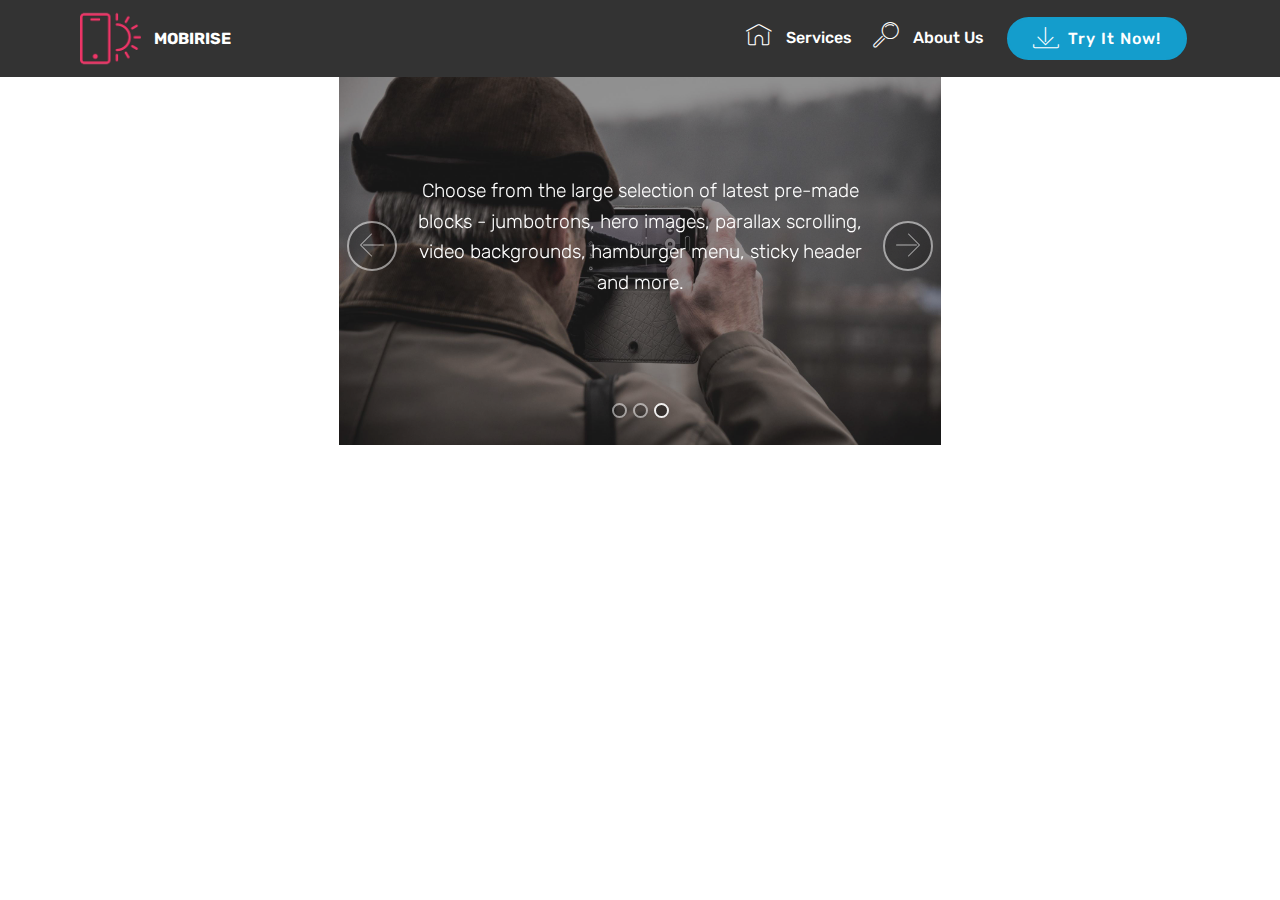
==== commit a94e2afe: "create github pages" ====
--- a/page1.html
+++ b/page1.html
@@ -22,7 +22,7 @@
   
 </head>
 <body>
-<section class="menu cid-qy1KsmOvwh" once="menu" id="menu1-h" data-rv-view="20">
+<section class="menu cid-qy1KsmOvwh" once="menu" id="menu1-h" data-rv-view="99">
 
     
 
@@ -72,7 +72,7 @@
     </nav>
 </section>
 
-<section class="engine"><a href="https://mobirise.co/h">make a website for free</a></section><section class="carousel slide cid-qy1OB8WUk6" data-interval="false" id="slider2-i" data-rv-view="22">
+<section class="engine"><a href="https://mobirise.co/n">bootstrap modal popup</a></section><section class="carousel slide cid-qy1OB8WUk6" data-interval="false" id="slider2-i" data-rv-view="101">
 
     
     <div class="container content-slider">
--- a/assets/mobirise/css/mbr-additional.css
+++ b/assets/mobirise/css/mbr-additional.css
@@ -22,10 +22,10 @@
 }
 .display-1 {
   font-family: 'Rubik', sans-serif;
-  font-size: 4.25rem;
+  font-size: 3.2rem;
 }
 .display-1 > .mbr-iconfont {
-  font-size: 6.8rem;
+  font-size: 5.12rem;
 }
 .display-2 {
   font-family: 'Roboto Condensed', sans-serif;
@@ -50,10 +50,10 @@
 }
 .display-7 {
   font-family: 'Rubik', sans-serif;
-  font-size: 1rem;
+  font-size: 1.2rem;
 }
 .display-7 > .mbr-iconfont {
-  font-size: 1.6rem;
+  font-size: 1.92rem;
 }
 /* ---- Fluid typography for mobile devices ---- */
 /* 1.4 - font scale ratio ( bootstrap == 1.42857 ) */
@@ -62,9 +62,9 @@
 /* 0.65 - min scale variable, may vary */
 @media (max-width: 768px) {
   .display-1 {
-    font-size: 3.4rem;
-    font-size: calc( 2.1374999999999997rem + (4.25 - 2.1374999999999997) * ((100vw - 20rem) / (48 - 20)));
-    line-height: calc( 1.4 * (2.1374999999999997rem + (4.25 - 2.1374999999999997) * ((100vw - 20rem) / (48 - 20))));
+    font-size: 2.56rem;
+    font-size: calc( 1.77rem + (3.2 - 1.77) * ((100vw - 20rem) / (48 - 20)));
+    line-height: calc( 1.4 * (1.77rem + (3.2 - 1.77) * ((100vw - 20rem) / (48 - 20))));
   }
   .display-2 {
     font-size: 2.4rem;
@@ -623,13 +623,13 @@
   box-shadow: none;
   color: #565656;
   font-family: 'Rubik', sans-serif;
-  font-size: 1rem;
+  font-size: 1.2rem;
   line-height: 1.43;
   min-height: 3.5em;
   padding: 1.07em .5em;
 }
 .form-control > .mbr-iconfont {
-  font-size: 1.6rem;
+  font-size: 1.92rem;
 }
 .form-control,
 .form-control:focus {
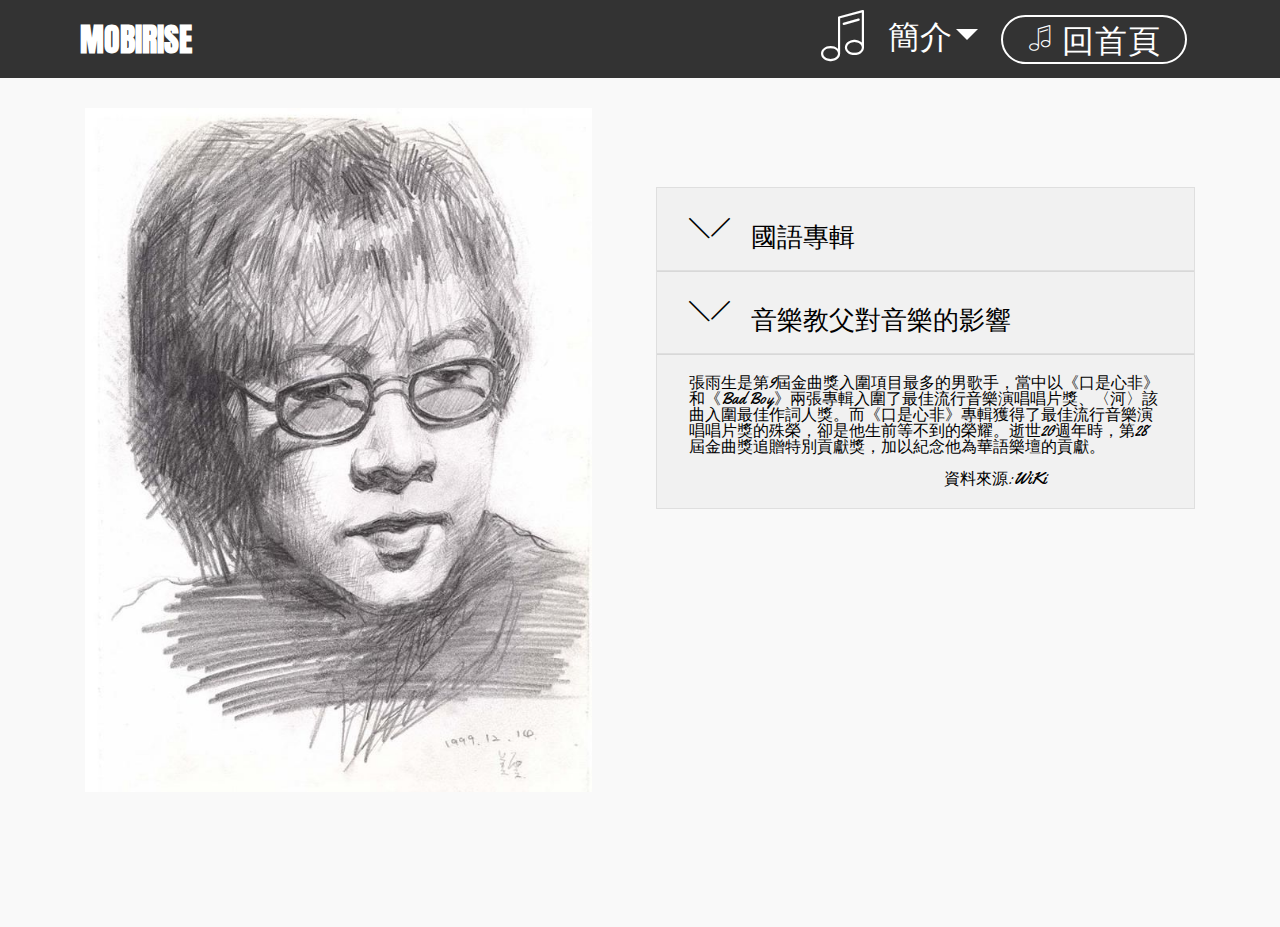
==== commit 626653d6: "create github pages" ====
--- a/page1.html
+++ b/page1.html
@@ -22,7 +22,7 @@
   
 </head>
 <body>
-<section class="menu cid-qy1KsmOvwh" once="menu" id="menu1-h" data-rv-view="99">
+<section class="menu cid-qy1KsmOvwh" once="menu" id="menu1-h" data-rv-view="681">
 
     
 
@@ -37,47 +37,94 @@
         </button>
         <div class="menu-logo">
             <div class="navbar-brand">
-                <span class="navbar-logo">
-                    <a href="https://mobirise.com">
-                         <img src="assets/images/logo2.png" alt="Mobirise" media-simple="true" style="height: 3.8rem;">
-                    </a>
-                </span>
+                
                 <span class="navbar-caption-wrap"><a class="navbar-caption text-white display-4" href="https://mobirise.com">
                         MOBIRISE
                     </a></span>
             </div>
         </div>
         <div class="collapse navbar-collapse" id="navbarSupportedContent">
-            <ul class="navbar-nav nav-dropdown" data-app-modern-menu="true">
-                <li class="nav-item">
-                    <a class="nav-link link text-white display-4" href="https://mobirise.com">
-                        <span class="mbri-home mbr-iconfont mbr-iconfont-btn"></span>
-                        Services
-                    </a>
-                </li>
-                <li class="nav-item">
-                    <a class="nav-link link text-white display-4" href="https://mobirise.com">
-                        <span class="mbri-search mbr-iconfont mbr-iconfont-btn"></span>
-                        About Us
-                    </a>
-                </li>
-            </ul>
-            <div class="navbar-buttons mbr-section-btn">
-                <a class="btn btn-sm btn-primary display-4" href="https://mobirise.com">
-                    <span class="mbri-save mbr-iconfont mbr-iconfont-btn "></span>
-                    Try It Now!
-                </a>
-            </div>
+            <ul class="navbar-nav nav-dropdown" data-app-modern-menu="true"><li class="nav-item dropdown"><a class="nav-link link text-info display-4" href="page1.html" aria-expanded="false">&nbsp;</a></li><li class="nav-item"><a class="nav-link link text-info display-4" href="page1.html" aria-expanded="false">&nbsp;</a></li><li class="nav-item"><a class="nav-link link text-info display-4" href="page1.html" aria-expanded="false">&nbsp;</a></li><li class="nav-item"><a class="nav-link link text-info display-4" href="page1.html" aria-expanded="false">&nbsp;</a></li><li class="nav-item"><a class="nav-link link text-info display-4" href="page1.html" aria-expanded="false"></a></li><li class="nav-item dropdown open"><a class="nav-link link text-info dropdown-toggle display-4" href="page1.html" aria-expanded="true" data-toggle="dropdown-submenu"><span class="mbri-music mbr-iconfont mbr-iconfont-btn"></span>簡介</a><div class="dropdown-menu"><a class="text-info dropdown-item display-4" href="page1.html" aria-expanded="false"><span class="mbri-music mbr-iconfont mbr-iconfont-btn"></span>音樂教父簡介</a><a class="text-info dropdown-item display-4" href="page2.html" aria-expanded="true"><span class="mbri-like mbr-iconfont mbr-iconfont-btn"></span>學生座號班級</a></div></li></ul>
+            <div class="navbar-buttons mbr-section-btn"><a class="btn btn-sm btn-info-outline display-4" href="index.html#footer6-u"><span class="mbri-music mbr-iconfont mbr-iconfont-btn"></span>回首頁</a></div>
         </div>
     </nav>
 </section>
 
-<section class="engine"><a href="https://mobirise.co/n">bootstrap modal popup</a></section><section class="carousel slide cid-qy1OB8WUk6" data-interval="false" id="slider2-i" data-rv-view="101">
+<section class="engine"><a href="https://mobirise.co/g">how to create your own website</a></section><section class="accordion2 cid-qD0hAQVAf5" id="accordion2-w" data-rv-view="683">
 
     
-    <div class="container content-slider">
-        <div class="content-slider-wrap">
-            <div><div class="mbr-slider slide carousel" data-pause="true" data-keyboard="false" data-ride="false" data-interval="false"><ol class="carousel-indicators"><li data-app-prevent-settings="" data-target="#slider2-i" data-slide-to="0"></li><li data-app-prevent-settings="" data-target="#slider2-i" data-slide-to="1"></li><li data-app-prevent-settings="" data-target="#slider2-i" class=" active" data-slide-to="2"></li></ol><div class="carousel-inner" role="listbox"><div class="carousel-item slider-fullscreen-image" data-bg-video-slide="false" style="background-image: url(assets/images/1.jpg);"><div class="container container-slide"><div class="image_wrapper"><div class="mbr-overlay"></div><img src="assets/images/1.jpg"><div class="carousel-caption justify-content-center"><div class="col-10 align-center"><p class="lead mbr-text mbr-fonts-style display-7">Choose from the large selection of latest pre-made blocks - jumbotrons, hero images, parallax scrolling, video backgrounds, hamburger menu, sticky header and more.</p></div></div></div></div></div><div class="carousel-item slider-fullscreen-image" data-bg-video-slide="https://www.youtube.com/watch?v=fwkKc6M60-0"><div class="mbr-overlay"></div><div class="container container-slide"><div class="image_wrapper"><img src="assets/images/2.jpg" style="opacity: 0;"><div class="carousel-caption justify-content-center"><div class="col-10 align-center"><p class="lead mbr-text mbr-fonts-style display-7">Slide with youtube video background and color overlay. Title and text are aligned to the left.</p></div></div></div></div></div><div class="carousel-item slider-fullscreen-image active" data-bg-video-slide="false" style="background-image: url(assets/images/3.jpg);"><div class="container container-slide"><div class="image_wrapper"><div class="mbr-overlay" style="opacity: 0.4;"></div><img src="assets/images/3.jpg"><div class="carousel-caption justify-content-center"><div class="col-10 align-center"><p class="lead mbr-text mbr-fonts-style display-7">Choose from the large selection of latest pre-made blocks - jumbotrons, hero images, parallax scrolling, video backgrounds, hamburger menu, sticky header and more.</p></div></div></div></div></div></div><a data-app-prevent-settings="" class="carousel-control carousel-control-prev" role="button" data-slide="prev" href="#slider2-i"><span aria-hidden="true" class="mbri-left mbr-iconfont"></span><span class="sr-only">Previous</span></a><a data-app-prevent-settings="" class="carousel-control carousel-control-next" role="button" data-slide="next" href="#slider2-i"><span aria-hidden="true" class="mbri-right mbr-iconfont"></span><span class="sr-only">Next</span></a></div></div> 
+
+
+    
+    <div class="container">
+        <div class="media-container-row pt-5">
+            <div class="accordion-content">
+                <h2 class="mbr-section-title align-center pb-3 mbr-fonts-style display-2"></h2>
+                
+                <div id="bootstrap-accordion_4" class="panel-group accordionStyles accordion pt-5 mt-3" role="tablist" aria-multiselectable="true">
+                        <div class="card">
+                            <div class="card-header" role="tab" id="headingOne">
+                                <a role="button" class="collapsed panel-title text-black" data-toggle="collapse" data-parent="#bootstrap-accordion_4" data-core="" href="#collapse1_4" aria-expanded="false" aria-controls="collapse1">
+                                    <h4 class="mbr-fonts-style display-7">
+                                        <span class="sign mbr-iconfont mbri-arrow-down inactive"></span>&nbsp;國語專輯</h4>
+                                </a>
+                            </div>
+                            <div id="collapse1_4" class="panel-collapse noScroll collapse" role="tabpanel" aria-labelledby="headingOne">
+                                <div class="panel-body p-4">
+                                    <p class="mbr-fonts-style panel-text display-2">《天天想你》（1988年11月1日）
+<br>《想念我》（1989年7月17日）
+<br>《帶我去月球》（1992年2月24日）
+<br>《大海》（1992年11月30日）
+<br>《一天到晚游泳的魚》（1993年8月24日）
+<br>《自由歌》（1994年1月）
+<br>《卡拉ＯＫ Live‧台北‧我》（1994年9月5日）
+<br>《還是朋友》（1995年3月27日）
+<br>《兩伊戰爭—紅色熱情》（1996年7月12日）
+<br>《兩伊戰爭—白色才情》（1996年7月14日）
+<br>《口是心非》（1997年10月14日） &nbsp; &nbsp; &nbsp; &nbsp; &nbsp; &nbsp; &nbsp; &nbsp; &nbsp; &nbsp; &nbsp; &nbsp; 資料來源:WiKi</p>
+                                </div>
+                            </div>
+                        </div>
+                
+                        <div class="card">
+                            <div class="card-header" role="tab" id="headingTwo">
+                                <a role="button" class="collapsed panel-title text-black" data-toggle="collapse" data-parent="#bootstrap-accordion_4" data-core="" href="#collapse2_4" aria-expanded="false" aria-controls="collapse2">
+                                    <h4 class="mbr-fonts-style mbr-fonts-style display-7">
+                                        <span class="sign mbr-iconfont mbri-arrow-down inactive"></span>&nbsp;音樂教父對音樂的影響</h4>
+                                </a>
+                                
+                            </div>
+                            <div id="collapse2_4" class="panel-collapse noScroll collapse" role="tabpanel" aria-labelledby="headingTwo">
+                                <div class="panel-body p-4">
+                                    <p class="mbr-fonts-style panel-text display-2">他的音樂成就由於英年早逝而失去再發展的機會，但他的堅持與努力，日後在歌壇上成為一種精神象徵，他的音樂在當時可稱為前衛，無論在編曲或是詞曲方面皆超越當代，在21世紀的今天聽來不流古味，反而讓更多音樂人在他的音樂中發掘出無限的創意而傳唱不墜、越陳越香。他的貢獻有四：一、他生前在歌壇上的起落，對於創作歌曲的執著，和其作品的精彩度成了當今歌壇的一種典範；二、他創作專輯中的實驗性，就今天的角度來看，可視為日後流行歌曲拓展議題的前趨，具有開創性的意義，特別是1994年發表的《卡拉ＯＫ Live‧台北‧我》專輯，曲風相當的多元，從搖滾、R&amp;B、民謠、爵士、古典、POP，還加上類似饒舌的數來寶，台語唸歌，在歌詞內容上更觸及到弱勢族群、環保、對生命的自省以及動物關懷等多元的主題，在當年的主流歌壇中敢有這樣的嘗試，張雨生當屬第一人；三、他當年慧眼所提拔的張惠妹、陶晶瑩在演藝圈已各自擁有一片天空，一位是亞洲流行樂界的天后、一位則是知名王牌主持人，他的影響力無形中透過後繼者而持續發酵；四、雖然因早逝而未能繼續創作更精彩的作品，但他在短時間內為果陀劇場獨立作曲的音樂劇「吻我吧！娜娜」已成為了台灣音樂劇經典之一。
+<br>張雨生堅持作真實的自己、他著重社會關懷、他充滿人文精神、他不斷地超越自己，這些理念與堅持構築了張雨生一路走來的音樂創作歷程。 &nbsp; &nbsp; &nbsp; &nbsp; &nbsp; &nbsp; &nbsp; &nbsp; &nbsp; &nbsp; &nbsp; &nbsp; &nbsp; &nbsp; &nbsp; &nbsp; &nbsp; &nbsp; &nbsp; &nbsp; &nbsp; &nbsp; &nbsp; &nbsp; &nbsp; &nbsp; &nbsp; &nbsp; &nbsp; &nbsp; &nbsp; &nbsp; &nbsp; &nbsp; &nbsp; &nbsp; &nbsp; &nbsp; &nbsp; &nbsp; &nbsp; &nbsp; &nbsp; &nbsp; &nbsp; <br>&nbsp; &nbsp; &nbsp; &nbsp; &nbsp; &nbsp; &nbsp; &nbsp; &nbsp; &nbsp; &nbsp; &nbsp; &nbsp; &nbsp; &nbsp; &nbsp; &nbsp; &nbsp; &nbsp; &nbsp; &nbsp; &nbsp; &nbsp; &nbsp; &nbsp; &nbsp; &nbsp; &nbsp; &nbsp; &nbsp; &nbsp; &nbsp; &nbsp; &nbsp; &nbsp; &nbsp; &nbsp; &nbsp; &nbsp; &nbsp; &nbsp; &nbsp; &nbsp; &nbsp; &nbsp; 資料來源:WiKi</p>
+                                </div>
+                            </div>
+                        </div>
+                
+                        <div class="card">
+                            <div class="card-header" role="tab" id="headingThree">
+                                <a role="button" class="collapsed panel-title text-black" data-toggle="collapse" data-parent="#bootstrap-accordion_4" data-core="" href="#collapse3_4" aria-expanded="false" aria-controls="collapse3">
+                                    <h4 class="mbr-fonts-style display-2">張雨生是第9屆金曲獎入圍項目最多的男歌手，當中以《口是心非》和《Bad Boy》兩張專輯入圍了最佳流行音樂演唱唱片獎、〈河〉該曲入圍最佳作詞人獎。而《口是心非》專輯獲得了最佳流行音樂演唱唱片獎的殊榮，卻是他生前等不到的榮耀。逝世20週年時，第28屆金曲獎追贈特別貢獻獎，加以紀念他為華語樂壇的貢獻。<br><br>&nbsp; &nbsp; &nbsp; &nbsp; &nbsp; &nbsp; &nbsp; &nbsp; &nbsp; &nbsp; &nbsp; &nbsp; &nbsp; &nbsp; &nbsp; &nbsp; &nbsp; &nbsp; &nbsp; &nbsp; &nbsp; &nbsp; &nbsp; &nbsp; &nbsp; &nbsp; &nbsp; &nbsp; &nbsp; &nbsp; &nbsp; &nbsp; &nbsp; &nbsp; &nbsp; &nbsp; &nbsp; &nbsp; &nbsp; &nbsp; &nbsp; &nbsp; &nbsp;資料來源:WiKi</h4>
+                                </a>
+                            </div>
+                            <div id="collapse3_4" class="panel-collapse noScroll collapse" role="tabpanel" aria-labelledby="headingThree">
+                                <div class="panel-body p-4">
+                                    <p class="mbr-fonts-style panel-text display-7"></p>
+                                </div>
+                            </div>
+                        </div>
+                
+                        
+                
+                        
+                
+                        
+                </div>
+            </div>
+            <div class="mbr-figure" style="width: 100%;">
+                    <img src="assets/images/15n10002159q744n8sq8-640x863.jpg" alt="Mobirise" title="" media-simple="true">
+            </div>
         </div>
     </div>
 </section>
@@ -89,12 +136,8 @@
   <script src="assets/bootstrap/js/bootstrap.min.js"></script>
   <script src="assets/smooth-scroll/smooth-scroll.js"></script>
   <script src="assets/dropdown/js/script.min.js"></script>
-  <script src="assets/bootstrap-carousel-swipe/bootstrap-carousel-swipe.js"></script>
-  <script src="assets/jquery-mb-ytplayer/jquery.mb.ytplayer.min.js"></script>
-  <script src="assets/jquery-mb-vimeo_player/jquery.mb.vimeo_player.js"></script>
   <script src="assets/touch-swipe/jquery.touch-swipe.min.js"></script>
   <script src="assets/theme/js/script.js"></script>
-  <script src="assets/mobirise-slider-video/script.js"></script>
   
   
 </body>
--- a/assets/mobirise/css/mbr-additional.css
+++ b/assets/mobirise/css/mbr-additional.css
@@ -1,5 +1,6 @@
-@import url(https://fonts.googleapis.com/css?family=Rubik:300,300i,400,400i,500,500i,700,700i,900,900i);
-@import url(https://fonts.googleapis.com/css?family=Roboto+Condensed:300,300i,400,400i,700,700i);
+@import url(https://fonts.googleapis.com/css?family=Open+Sans+Condensed:300,300i,700);
+@import url(https://fonts.googleapis.com/css?family=Yellowtail:400);
+@import url(https://fonts.googleapis.com/css?family=Anton:400);
 
 
 
@@ -21,39 +22,39 @@
   line-height: 1.6;
 }
 .display-1 {
-  font-family: 'Rubik', sans-serif;
+  font-family: 'Open Sans Condensed', sans-serif;
+  font-size: 6rem;
+}
+.display-1 > .mbr-iconfont {
+  font-size: 9.6rem;
+}
+.display-2 {
+  font-family: 'Yellowtail', handwriting;
+  font-size: 1rem;
+}
+.display-2 > .mbr-iconfont {
+  font-size: 1.6rem;
+}
+.display-4 {
+  font-family: 'Anton', sans-serif;
+  font-size: 2rem;
+}
+.display-4 > .mbr-iconfont {
   font-size: 3.2rem;
 }
-.display-1 > .mbr-iconfont {
-  font-size: 5.12rem;
-}
-.display-2 {
-  font-family: 'Roboto Condensed', sans-serif;
-  font-size: 3rem;
-}
-.display-2 > .mbr-iconfont {
-  font-size: 4.8rem;
-}
-.display-4 {
-  font-family: 'Rubik', sans-serif;
-  font-size: 1rem;
-}
-.display-4 > .mbr-iconfont {
+.display-5 {
+  font-family: 'Anton', sans-serif;
+  font-size: 2.5rem;
+}
+.display-5 > .mbr-iconfont {
+  font-size: 4rem;
+}
+.display-7 {
+  font-family: 'Yellowtail', handwriting;
   font-size: 1.6rem;
 }
-.display-5 {
-  font-family: 'Rubik', sans-serif;
-  font-size: 1.5rem;
-}
-.display-5 > .mbr-iconfont {
-  font-size: 2.4rem;
-}
-.display-7 {
-  font-family: 'Rubik', sans-serif;
-  font-size: 1.2rem;
-}
 .display-7 > .mbr-iconfont {
-  font-size: 1.92rem;
+  font-size: 2.56rem;
 }
 /* ---- Fluid typography for mobile devices ---- */
 /* 1.4 - font scale ratio ( bootstrap == 1.42857 ) */
@@ -62,24 +63,24 @@
 /* 0.65 - min scale variable, may vary */
 @media (max-width: 768px) {
   .display-1 {
-    font-size: 2.56rem;
-    font-size: calc( 1.77rem + (3.2 - 1.77) * ((100vw - 20rem) / (48 - 20)));
-    line-height: calc( 1.4 * (1.77rem + (3.2 - 1.77) * ((100vw - 20rem) / (48 - 20))));
+    font-size: 4.8rem;
+    font-size: calc( 2.75rem + (6 - 2.75) * ((100vw - 20rem) / (48 - 20)));
+    line-height: calc( 1.4 * (2.75rem + (6 - 2.75) * ((100vw - 20rem) / (48 - 20))));
   }
   .display-2 {
-    font-size: 2.4rem;
-    font-size: calc( 1.7rem + (3 - 1.7) * ((100vw - 20rem) / (48 - 20)));
-    line-height: calc( 1.4 * (1.7rem + (3 - 1.7) * ((100vw - 20rem) / (48 - 20))));
-  }
-  .display-4 {
     font-size: 0.8rem;
     font-size: calc( 1rem + (1 - 1) * ((100vw - 20rem) / (48 - 20)));
     line-height: calc( 1.4 * (1rem + (1 - 1) * ((100vw - 20rem) / (48 - 20))));
   }
+  .display-4 {
+    font-size: 1.6rem;
+    font-size: calc( 1.35rem + (2 - 1.35) * ((100vw - 20rem) / (48 - 20)));
+    line-height: calc( 1.4 * (1.35rem + (2 - 1.35) * ((100vw - 20rem) / (48 - 20))));
+  }
   .display-5 {
-    font-size: 1.2rem;
-    font-size: calc( 1.175rem + (1.5 - 1.175) * ((100vw - 20rem) / (48 - 20)));
-    line-height: calc( 1.4 * (1.175rem + (1.5 - 1.175) * ((100vw - 20rem) / (48 - 20))));
+    font-size: 2rem;
+    font-size: calc( 1.525rem + (2.5 - 1.525) * ((100vw - 20rem) / (48 - 20)));
+    line-height: calc( 1.4 * (1.525rem + (2.5 - 1.525) * ((100vw - 20rem) / (48 - 20))));
   }
 }
 /* Buttons */
@@ -166,8 +167,8 @@
 }
 .btn-secondary,
 .btn-secondary:active {
-  background-color: #ff3366;
-  border-color: #ff3366;
+  background-color: #232323;
+  border-color: #232323;
   color: #ffffff;
 }
 .btn-secondary:hover,
@@ -175,14 +176,14 @@
 .btn-secondary.focus,
 .btn-secondary.active {
   color: #ffffff;
-  background-color: #e50039;
-  border-color: #e50039;
+  background-color: #000000;
+  border-color: #000000;
 }
 .btn-secondary.disabled,
 .btn-secondary:disabled {
   color: #ffffff !important;
-  background-color: #e50039 !important;
-  border-color: #e50039 !important;
+  background-color: #000000 !important;
+  border-color: #000000 !important;
 }
 .btn-info,
 .btn-info:active {
@@ -330,22 +331,22 @@
 .btn-secondary-outline,
 .btn-secondary-outline:active {
   background: none;
-  border-color: #cc0033;
-  color: #cc0033;
+  border-color: #000000;
+  color: #000000;
 }
 .btn-secondary-outline:hover,
 .btn-secondary-outline:focus,
 .btn-secondary-outline.focus,
 .btn-secondary-outline.active {
   color: #ffffff;
-  background-color: #ff3366;
-  border-color: #ff3366;
+  background-color: #232323;
+  border-color: #232323;
 }
 .btn-secondary-outline.disabled,
 .btn-secondary-outline:disabled {
   color: #ffffff !important;
-  background-color: #ff3366 !important;
-  border-color: #ff3366 !important;
+  background-color: #232323 !important;
+  border-color: #232323 !important;
 }
 .btn-info-outline,
 .btn-info-outline:active {
@@ -465,7 +466,7 @@
   color: #149dcc !important;
 }
 .text-secondary {
-  color: #ff3366 !important;
+  color: #232323 !important;
 }
 .text-success {
   color: #f7ed4a !important;
@@ -491,7 +492,7 @@
 }
 a.text-secondary:hover,
 a.text-secondary:focus {
-  color: #cc0033 !important;
+  color: #000000 !important;
 }
 a.text-success:hover,
 a.text-success:focus {
@@ -622,14 +623,14 @@
   background-color: #f5f5f5;
   box-shadow: none;
   color: #565656;
-  font-family: 'Rubik', sans-serif;
-  font-size: 1.2rem;
+  font-family: 'Yellowtail', handwriting;
+  font-size: 1.6rem;
   line-height: 1.43;
   min-height: 3.5em;
   padding: 1.07em .5em;
 }
 .form-control > .mbr-iconfont {
-  font-size: 1.92rem;
+  font-size: 2.56rem;
 }
 .form-control,
 .form-control:focus {
@@ -1706,15 +1707,8 @@
     flex-shrink: 0;
   }
 }
-.cid-qy1KsnTY1E {
-  background-image: url("../../../assets/images/jumbotron.jpg");
-}
-.cid-qy1KsnTY1E H1 {
-  text-align: center;
-  color: #ffffff;
-}
 .cid-qy1RGTD971 {
-  padding-top: 60px;
+  padding-top: 120px;
   padding-bottom: 60px;
   background: #ffffff;
 }
@@ -1726,72 +1720,13 @@
     width: 100% !important;
   }
 }
-.cid-qy1KsoAacs {
-  padding-top: 60px;
-  padding-bottom: 60px;
+.cid-qD0eIXxsv6 {
+  padding-top: 30px;
+  padding-bottom: 30px;
   background-color: #2e2e2e;
 }
-@media (max-width: 767px) {
-  .cid-qy1KsoAacs .content {
-    text-align: center;
-  }
-  .cid-qy1KsoAacs .content > div:not(:last-child) {
-    margin-bottom: 2rem;
-  }
-}
-@media (max-width: 767px) {
-  .cid-qy1KsoAacs .media-wrap {
-    margin-bottom: 1rem;
-  }
-}
-.cid-qy1KsoAacs .media-wrap .mbr-iconfont-logo {
-  font-size: 7.5rem;
-  color: #f36;
-}
-.cid-qy1KsoAacs .media-wrap img {
-  height: 6rem;
-}
-@media (max-width: 767px) {
-  .cid-qy1KsoAacs .footer-lower .copyright {
-    margin-bottom: 1rem;
-    text-align: center;
-  }
-}
-.cid-qy1KsoAacs .footer-lower hr {
-  margin: 1rem 0;
-  border-color: #fff;
-  opacity: .05;
-}
-.cid-qy1KsoAacs .footer-lower .social-list {
-  padding-left: 0;
-  margin-bottom: 0;
-  list-style: none;
-  display: flex;
-  flex-wrap: wrap;
-  justify-content: flex-end;
-  -webkit-justify-content: flex-end;
-}
-.cid-qy1KsoAacs .footer-lower .social-list .mbr-iconfont-social {
-  font-size: 1.3rem;
-  color: #fff;
-}
-.cid-qy1KsoAacs .footer-lower .social-list .soc-item {
-  margin: 0 .5rem;
-}
-.cid-qy1KsoAacs .footer-lower .social-list a {
-  margin: 0;
-  opacity: .5;
-  -webkit-transition: .2s linear;
-  transition: .2s linear;
-}
-.cid-qy1KsoAacs .footer-lower .social-list a:hover {
-  opacity: 1;
-}
-@media (max-width: 767px) {
-  .cid-qy1KsoAacs .footer-lower .social-list {
-    justify-content: center;
-    -webkit-justify-content: center;
-  }
+.cid-qD0eIXxsv6 .media-container-row .mbr-text {
+  text-align: center;
 }
 .cid-qy1KsmOvwh .navbar {
   padding: .5rem 0;
@@ -2161,278 +2096,468 @@
     flex-shrink: 0;
   }
 }
-.cid-qy1OB8WUk6 {
-  padding-top: 45px;
-  padding-bottom: 45px;
+.cid-qD0hAQVAf5 {
+  padding-top: 60px;
+  padding-bottom: 135px;
+  background-color: #f9f9f9;
+}
+.cid-qD0hAQVAf5 p {
+  color: #767676;
+}
+.cid-qD0hAQVAf5 .mbr-section-subtitle {
+  color: #767676;
+}
+.cid-qD0hAQVAf5 .accordion-content {
+  flex-basis: 100%;
+  -webkit-flex-basis: 100%;
+}
+.cid-qD0hAQVAf5 .panel-group {
+  width: 100%;
+}
+.cid-qD0hAQVAf5 .card {
+  border-radius: 0px;
+  margin-bottom: -1px;
+}
+.cid-qD0hAQVAf5 .card .card-header {
+  border-radius: 0px;
+  border: 0px;
+  padding: 0;
+}
+.cid-qD0hAQVAf5 .card .card-header a.panel-title {
+  margin-bottom: 0;
+  font-style: normal;
+  font-weight: 500;
+  display: block;
+  text-decoration: none !important;
+  margin-top: -1px;
+  line-height: normal;
+}
+.cid-qD0hAQVAf5 .card .card-header a.panel-title:focus {
+  text-decoration: none !important;
+}
+.cid-qD0hAQVAf5 .card .card-header a.panel-title h4 {
+  padding: 1.3rem 2rem;
+  border: 1px solid #dfdfdf;
+  margin-bottom: 0;
+}
+.cid-qD0hAQVAf5 .card .card-header a.panel-title h4 .sign {
+  padding-right: 1rem;
+}
+.cid-qD0hAQVAf5 .mbr-figure {
+  -webkit-align-self: flex-start;
+  align-self: flex-start;
+  padding-left: 4rem;
+  padding-left: 0;
+  padding-right: 4rem;
+}
+.cid-qD0hAQVAf5 .media-container-row {
+  -webkit-flex-direction: row-reverse;
+  flex-direction: row-reverse;
+}
+@media (max-width: 991px) {
+  .cid-qD0hAQVAf5 .media-container-row {
+    -webkit-flex-direction: column-reverse;
+    flex-direction: column-reverse;
+  }
+  .cid-qD0hAQVAf5 .mbr-figure {
+    padding-right: 0;
+    padding-left: 0;
+    padding-top: 2rem;
+    padding-top: 0;
+    padding-bottom: 2rem;
+  }
+}
+.cid-qD0hAQVAf5 H4 {
+  text-align: left;
+}
+.cid-qD0hAQVAf5 .panel-text {
+  color: #232323;
+}
+.cid-qy1KsmOvwh .navbar {
+  padding: .5rem 0;
+  background: #333333;
+  transition: none;
+  min-height: 77px;
+}
+.cid-qy1KsmOvwh .navbar-dropdown.bg-color.transparent.opened {
+  background: #333333;
+}
+.cid-qy1KsmOvwh a {
+  font-style: normal;
+}
+.cid-qy1KsmOvwh .nav-item span {
+  padding-right: 0.4em;
+  line-height: 0.5em;
+  vertical-align: text-bottom;
+  position: relative;
+  top: -0.2em;
+  text-decoration: none;
+}
+.cid-qy1KsmOvwh .nav-item a {
+  padding: 0.7rem 0 !important;
+  margin: 0rem .65rem !important;
+}
+.cid-qy1KsmOvwh .btn {
+  padding: 0.4rem 1.5rem;
+  display: inline-flex;
+  align-items: center;
+}
+.cid-qy1KsmOvwh .btn .mbr-iconfont {
+  font-size: 1.6rem;
+}
+.cid-qy1KsmOvwh .menu-logo {
+  margin-right: auto;
+}
+.cid-qy1KsmOvwh .menu-logo .navbar-brand {
+  display: flex;
+  margin-left: 5rem;
+  padding: 0;
+  transition: padding .2s;
+  min-height: 3.8rem;
+  align-items: center;
+}
+.cid-qy1KsmOvwh .menu-logo .navbar-brand .navbar-caption-wrap {
+  display: -webkit-flex;
+  -webkit-align-items: center;
+  align-items: center;
+  word-break: break-word;
+  min-width: 7rem;
+  margin: .3rem 0;
+}
+.cid-qy1KsmOvwh .menu-logo .navbar-brand .navbar-caption-wrap .navbar-caption {
+  line-height: 1.2rem !important;
+  padding-right: 2rem;
+}
+.cid-qy1KsmOvwh .menu-logo .navbar-brand .navbar-logo {
+  font-size: 4rem;
+  transition: font-size 0.25s;
+}
+.cid-qy1KsmOvwh .menu-logo .navbar-brand .navbar-logo img {
+  display: flex;
+}
+.cid-qy1KsmOvwh .menu-logo .navbar-brand .navbar-logo .mbr-iconfont {
+  transition: font-size 0.25s;
+}
+.cid-qy1KsmOvwh .navbar-toggleable-sm .navbar-collapse {
+  justify-content: flex-end;
+  -webkit-justify-content: flex-end;
+  padding-right: 5rem;
+  width: auto;
+}
+.cid-qy1KsmOvwh .navbar-toggleable-sm .navbar-collapse .navbar-nav {
+  flex-wrap: wrap;
+  -webkit-flex-wrap: wrap;
+  padding-left: 0;
+}
+.cid-qy1KsmOvwh .navbar-toggleable-sm .navbar-collapse .navbar-nav .nav-item {
+  -webkit-align-self: center;
+  align-self: center;
+}
+.cid-qy1KsmOvwh .navbar-toggleable-sm .navbar-collapse .navbar-buttons {
+  padding-left: 0;
+  padding-bottom: 0;
+}
+.cid-qy1KsmOvwh .dropdown .dropdown-menu {
+  background: #333333;
+  display: none;
+  position: absolute;
+  min-width: 5rem;
+  padding-top: 1.4rem;
+  padding-bottom: 1.4rem;
+  text-align: left;
+}
+.cid-qy1KsmOvwh .dropdown .dropdown-menu .dropdown-item {
+  width: auto;
+  padding: 0.235em 1.5385em 0.235em 1.5385em !important;
+}
+.cid-qy1KsmOvwh .dropdown .dropdown-menu .dropdown-item::after {
+  right: 0.5rem;
+}
+.cid-qy1KsmOvwh .dropdown .dropdown-menu .dropdown-submenu {
+  margin: 0;
+}
+.cid-qy1KsmOvwh .dropdown.open > .dropdown-menu {
+  display: block;
+}
+.cid-qy1KsmOvwh .navbar-toggleable-sm.opened:after {
+  position: absolute;
+  width: 100vw;
+  height: 100vh;
+  content: '';
+  background-color: rgba(0, 0, 0, 0.1);
+  left: 0;
+  bottom: 0;
+  transform: translateY(100%);
+  -webkit-transform: translateY(100%);
+  z-index: 1000;
+}
+.cid-qy1KsmOvwh .navbar.navbar-short {
+  min-height: 60px;
+  transition: all .2s;
+}
+.cid-qy1KsmOvwh .navbar.navbar-short .navbar-toggler-right {
+  top: 20px;
+}
+.cid-qy1KsmOvwh .navbar.navbar-short .navbar-logo a {
+  font-size: 2.5rem !important;
+  line-height: 2.5rem;
+  transition: font-size 0.25s;
+}
+.cid-qy1KsmOvwh .navbar.navbar-short .navbar-logo a .mbr-iconfont {
+  font-size: 2.5rem !important;
+}
+.cid-qy1KsmOvwh .navbar.navbar-short .navbar-logo a img {
+  height: 3rem !important;
+}
+.cid-qy1KsmOvwh .navbar.navbar-short .navbar-brand {
+  min-height: 3rem;
+}
+.cid-qy1KsmOvwh button.navbar-toggler {
+  width: 31px;
+  height: 18px;
+  cursor: pointer;
+  transition: all .2s;
+  top: 1.5rem;
+  right: 1rem;
+}
+.cid-qy1KsmOvwh button.navbar-toggler:focus {
+  outline: none;
+}
+.cid-qy1KsmOvwh button.navbar-toggler .hamburger span {
+  position: absolute;
+  right: 0;
+  width: 30px;
+  height: 2px;
+  border-right: 5px;
   background-color: #ffffff;
 }
-.cid-qy1OB8WUk6 .content-slider {
+.cid-qy1KsmOvwh button.navbar-toggler .hamburger span:nth-child(1) {
+  top: 0;
+  transition: all .2s;
+}
+.cid-qy1KsmOvwh button.navbar-toggler .hamburger span:nth-child(2) {
+  top: 8px;
+  transition: all .15s;
+}
+.cid-qy1KsmOvwh button.navbar-toggler .hamburger span:nth-child(3) {
+  top: 8px;
+  transition: all .15s;
+}
+.cid-qy1KsmOvwh button.navbar-toggler .hamburger span:nth-child(4) {
+  top: 16px;
+  transition: all .2s;
+}
+.cid-qy1KsmOvwh nav.opened .hamburger span:nth-child(1) {
+  top: 8px;
+  width: 0;
+  opacity: 0;
+  right: 50%;
+  transition: all .2s;
+}
+.cid-qy1KsmOvwh nav.opened .hamburger span:nth-child(2) {
+  -webkit-transform: rotate(45deg);
+  transform: rotate(45deg);
+  transition: all .25s;
+}
+.cid-qy1KsmOvwh nav.opened .hamburger span:nth-child(3) {
+  -webkit-transform: rotate(-45deg);
+  transform: rotate(-45deg);
+  transition: all .25s;
+}
+.cid-qy1KsmOvwh nav.opened .hamburger span:nth-child(4) {
+  top: 8px;
+  width: 0;
+  opacity: 0;
+  right: 50%;
+  transition: all .2s;
+}
+.cid-qy1KsmOvwh .collapsed.navbar-expand {
+  flex-direction: column;
+}
+.cid-qy1KsmOvwh .collapsed .btn {
   display: flex;
-  justify-content: center;
-}
-.cid-qy1OB8WUk6 .modal-body .close {
-  background: #1b1b1b;
-}
-.cid-qy1OB8WUk6 .modal-body .close span {
-  font-style: normal;
-}
-.cid-qy1OB8WUk6 .carousel-inner > .active,
-.cid-qy1OB8WUk6 .carousel-inner > .next,
-.cid-qy1OB8WUk6 .carousel-inner > .prev {
-  display: flex;
-}
-.cid-qy1OB8WUk6 .carousel-control .icon-next,
-.cid-qy1OB8WUk6 .carousel-control .icon-prev {
-  margin-top: -18px;
-  font-size: 40px;
-  line-height: 27px;
-}
-.cid-qy1OB8WUk6 .carousel-control:hover {
-  background: #1b1b1b;
-  color: #fff;
+}
+.cid-qy1KsmOvwh .collapsed .navbar-collapse {
+  display: none !important;
+  padding-right: 0 !important;
+}
+.cid-qy1KsmOvwh .collapsed .navbar-collapse.collapsing,
+.cid-qy1KsmOvwh .collapsed .navbar-collapse.show {
+  display: block !important;
+}
+.cid-qy1KsmOvwh .collapsed .navbar-collapse.collapsing .navbar-nav,
+.cid-qy1KsmOvwh .collapsed .navbar-collapse.show .navbar-nav {
+  display: block;
+  text-align: center;
+}
+.cid-qy1KsmOvwh .collapsed .navbar-collapse.collapsing .navbar-nav .nav-item,
+.cid-qy1KsmOvwh .collapsed .navbar-collapse.show .navbar-nav .nav-item {
+  clear: both;
+}
+.cid-qy1KsmOvwh .collapsed .navbar-collapse.collapsing .navbar-buttons,
+.cid-qy1KsmOvwh .collapsed .navbar-collapse.show .navbar-buttons {
+  text-align: center;
+}
+.cid-qy1KsmOvwh .collapsed .navbar-collapse.collapsing .navbar-buttons:last-child,
+.cid-qy1KsmOvwh .collapsed .navbar-collapse.show .navbar-buttons:last-child {
+  margin-bottom: 1rem;
+}
+.cid-qy1KsmOvwh .collapsed button.navbar-toggler {
+  display: block;
+}
+.cid-qy1KsmOvwh .collapsed .navbar-brand {
+  margin-left: 1rem !important;
+}
+.cid-qy1KsmOvwh .collapsed .navbar-toggleable-sm {
+  flex-direction: column;
+  -webkit-flex-direction: column;
+}
+.cid-qy1KsmOvwh .collapsed .dropdown .dropdown-menu {
+  width: 100%;
+  text-align: center;
+  position: relative;
+  opacity: 0;
+  display: block;
+  height: 0;
+  visibility: hidden;
+  padding: 0;
+  transition-duration: .5s;
+  transition-property: opacity,padding,height;
+}
+.cid-qy1KsmOvwh .collapsed .dropdown.open > .dropdown-menu {
+  position: relative;
   opacity: 1;
-}
-@media (max-width: 767px) {
-  .cid-qy1OB8WUk6 .container .carousel-control {
-    margin-bottom: 0;
-  }
-  .cid-qy1OB8WUk6 .content-slider-wrap {
-    width: 100%!important;
-  }
-}
-.cid-qy1OB8WUk6 .boxed-slider {
-  position: relative;
-  padding: 93px 0;
-}
-.cid-qy1OB8WUk6 .boxed-slider > div {
-  position: relative;
-}
-.cid-qy1OB8WUk6 .container img {
+  height: auto;
+  padding: 1.4rem 0;
+  visibility: visible;
+}
+.cid-qy1KsmOvwh .collapsed .dropdown .dropdown-submenu {
+  left: 0;
+  text-align: center;
   width: 100%;
 }
-.cid-qy1OB8WUk6 .container img + .row {
-  position: absolute;
+.cid-qy1KsmOvwh .collapsed .dropdown .dropdown-toggle[data-toggle="dropdown-submenu"]::after {
+  margin-top: 0;
+  position: inherit;
+  right: 0;
   top: 50%;
-  left: 0;
-  right: 0;
-  -webkit-transform: translateY(-50%);
-  -moz-transform: translateY(-50%);
-  transform: translateY(-50%);
-  z-index: 2;
-}
-.cid-qy1OB8WUk6 .mbr-section {
-  padding: 0;
-  background-attachment: scroll;
-}
-.cid-qy1OB8WUk6 .mbr-table-cell {
-  padding: 0;
-}
-.cid-qy1OB8WUk6 .container .carousel-indicators {
-  margin-bottom: 3px;
-}
-.cid-qy1OB8WUk6 .carousel-caption {
-  top: 50%;
-  right: 0;
-  bottom: auto;
-  left: 0;
-  display: flex;
-  align-items: center;
-  -webkit-transform: translateY(-50%);
-  transform: translateY(-50%);
-}
-.cid-qy1OB8WUk6 .mbr-overlay {
-  z-index: 1;
-}
-.cid-qy1OB8WUk6 .container-slide.container {
-  width: 100%;
-  min-height: 100vh;
-  padding: 0;
-}
-.cid-qy1OB8WUk6 .carousel-item {
-  background-position: 50% 50%;
-  background-repeat: no-repeat;
-  background-size: cover;
-  -o-transition: -o-transform 0.6s ease-in-out;
-  -webkit-transition: -webkit-transform 0.6s ease-in-out;
-  transition: transform 0.6s ease-in-out, -webkit-transform 0.6s ease-in-out, -o-transform 0.6s ease-in-out;
-  -webkit-backface-visibility: hidden;
-  backface-visibility: hidden;
-  -webkit-perspective: 1000px;
-  perspective: 1000px;
-}
-@media (max-width: 576px) {
-  .cid-qy1OB8WUk6 .carousel-item .container {
+  display: inline-block;
+  width: 0;
+  height: 0;
+  margin-left: .3em;
+  vertical-align: middle;
+  content: "";
+  border-top: .30em solid;
+  border-right: .30em solid transparent;
+  border-left: .30em solid transparent;
+}
+@media (max-width: 991px) {
+  .cid-qy1KsmOvwh .navbar-expand {
+    flex-direction: column;
+  }
+  .cid-qy1KsmOvwh img {
+    height: 3.8rem !important;
+  }
+  .cid-qy1KsmOvwh .btn {
+    display: flex;
+  }
+  .cid-qy1KsmOvwh button.navbar-toggler {
+    display: block;
+  }
+  .cid-qy1KsmOvwh .navbar-brand {
+    margin-left: 1rem !important;
+  }
+  .cid-qy1KsmOvwh .navbar-toggleable-sm {
+    flex-direction: column;
+    -webkit-flex-direction: column;
+  }
+  .cid-qy1KsmOvwh .navbar-collapse {
+    display: none !important;
+    padding-right: 0 !important;
+  }
+  .cid-qy1KsmOvwh .navbar-collapse.collapsing,
+  .cid-qy1KsmOvwh .navbar-collapse.show {
+    display: block !important;
+  }
+  .cid-qy1KsmOvwh .navbar-collapse.collapsing .navbar-nav,
+  .cid-qy1KsmOvwh .navbar-collapse.show .navbar-nav {
+    display: block;
+    text-align: center;
+  }
+  .cid-qy1KsmOvwh .navbar-collapse.collapsing .navbar-nav .nav-item,
+  .cid-qy1KsmOvwh .navbar-collapse.show .navbar-nav .nav-item {
+    clear: both;
+  }
+  .cid-qy1KsmOvwh .navbar-collapse.collapsing .navbar-buttons,
+  .cid-qy1KsmOvwh .navbar-collapse.show .navbar-buttons {
+    text-align: center;
+  }
+  .cid-qy1KsmOvwh .navbar-collapse.collapsing .navbar-buttons:last-child,
+  .cid-qy1KsmOvwh .navbar-collapse.show .navbar-buttons:last-child {
+    margin-bottom: 1rem;
+  }
+  .cid-qy1KsmOvwh .dropdown .dropdown-menu {
     width: 100%;
-  }
-}
-.cid-qy1OB8WUk6 .carousel-item-next.carousel-item-left,
-.cid-qy1OB8WUk6 .carousel-item-prev.carousel-item-right {
-  -webkit-transform: translate3d(0, 0, 0);
-  transform: translate3d(0, 0, 0);
-}
-.cid-qy1OB8WUk6 .active.carousel-item-right,
-.cid-qy1OB8WUk6 .carousel-item-next {
-  -webkit-transform: translate3d(100%, 0, 0);
-  transform: translate3d(100%, 0, 0);
-}
-.cid-qy1OB8WUk6 .active.carousel-item-left,
-.cid-qy1OB8WUk6 .carousel-item-prev {
-  -webkit-transform: translate3d(-100%, 0, 0);
-  transform: translate3d(-100%, 0, 0);
-}
-.cid-qy1OB8WUk6 .mbr-slider .carousel-control {
-  top: 50%;
-  width: 50px;
-  height: 50px;
-  margin-top: -1.5rem;
-  font-size: 35px;
-  background-color: rgba(0, 0, 0, 0.5);
-  border: 2px solid #fff;
-  border-radius: 50%;
-  transition: all .3s;
-}
-.cid-qy1OB8WUk6 .mbr-slider .carousel-control.carousel-control-prev {
-  left: 0;
-  margin-left: 2.5rem;
-}
-.cid-qy1OB8WUk6 .mbr-slider .carousel-control.carousel-control-next {
-  right: 0;
-  margin-right: 2.5rem;
-}
-.cid-qy1OB8WUk6 .mbr-slider .carousel-control .mbr-iconfont {
-  font-size: 1.5rem;
-}
-@media (max-width: 767px) {
-  .cid-qy1OB8WUk6 .mbr-slider .carousel-control {
-    top: auto;
-    bottom: 1rem;
-  }
-}
-.cid-qy1OB8WUk6 .mbr-slider .carousel-indicators {
-  position: absolute;
-  bottom: 0;
-  margin-bottom: 1.5rem !important;
-}
-.cid-qy1OB8WUk6 .mbr-slider .carousel-indicators li {
-  max-width: 15px;
-  height: 15px;
-  max-height: 15px;
-  margin: 3px;
-  background-color: rgba(0, 0, 0, 0.5);
-  border: 2px solid #fff;
-  border-radius: 50%;
-  opacity: .5;
-  transition: all .3s;
-}
-.cid-qy1OB8WUk6 .mbr-slider .carousel-indicators li.active,
-.cid-qy1OB8WUk6 .mbr-slider .carousel-indicators li:hover {
-  opacity: .9;
-}
-.cid-qy1OB8WUk6 .mbr-slider .carousel-indicators li::after,
-.cid-qy1OB8WUk6 .mbr-slider .carousel-indicators li::before {
-  content: none;
-}
-.cid-qy1OB8WUk6 .mbr-slider .carousel-indicators.ie-fix {
-  left: 50%;
-  display: block;
-  width: 60%;
-  margin-left: -30%;
+    text-align: center;
+    position: relative;
+    opacity: 0;
+    display: block;
+    height: 0;
+    visibility: hidden;
+    padding: 0;
+    transition-duration: .5s;
+    transition-property: opacity,padding,height;
+  }
+  .cid-qy1KsmOvwh .dropdown.open > .dropdown-menu {
+    position: relative;
+    opacity: 1;
+    height: auto;
+    padding: 1.4rem 0;
+    visibility: visible;
+  }
+  .cid-qy1KsmOvwh .dropdown .dropdown-submenu {
+    left: 0;
+    text-align: center;
+    width: 100%;
+  }
+  .cid-qy1KsmOvwh .dropdown .dropdown-toggle[data-toggle="dropdown-submenu"]::after {
+    margin-top: 0;
+    position: inherit;
+    right: 0;
+    top: 50%;
+    display: inline-block;
+    width: 0;
+    height: 0;
+    margin-left: .3em;
+    vertical-align: middle;
+    content: "";
+    border-top: .30em solid;
+    border-right: .30em solid transparent;
+    border-left: .30em solid transparent;
+  }
+}
+@media (min-width: 767px) {
+  .cid-qy1KsmOvwh .menu-logo {
+    flex-shrink: 0;
+  }
+}
+.cid-qD0tM7fnuT {
+  padding-top: 30px;
+  padding-bottom: 30px;
+  background-color: #2e2e2e;
+}
+.cid-qD0tTAJ9W1 {
+  background-image: url("../../../assets/images/cimg6510-2000x1500.jpg");
+}
+.cid-qD0tTAJ9W1 .mbr-figure {
+  margin: 0 auto;
+}
+.cid-qD0tTAJ9W1 B {
+  color: #fffbeb;
+}
+.cid-qD0tTAJ9W1 H3 {
   text-align: center;
 }
-@media (max-width: 576px) {
-  .cid-qy1OB8WUk6 .mbr-slider .carousel-indicators {
-    display: none !important;
-  }
-}
-.cid-qy1OB8WUk6 .mbr-slider > .container img {
-  width: 100%;
-}
-.cid-qy1OB8WUk6 .mbr-slider > .container img + .row {
-  position: absolute;
-  top: 50%;
-  right: 0;
-  left: 0;
-  z-index: 2;
-  -moz-transform: translateY(-50%);
-  -webkit-transform: translateY(-50%);
-  transform: translateY(-50%);
-}
-.cid-qy1OB8WUk6 .mbr-slider > .container .carousel-indicators {
-  margin-bottom: 3px;
-}
-@media (max-width: 576px) {
-  .cid-qy1OB8WUk6 .mbr-slider > .container .carousel-control {
-    margin-bottom: 0;
-  }
-}
-.cid-qy1OB8WUk6 .mbr-slider .mbr-section {
-  padding: 0;
-  background-attachment: scroll;
-}
-.cid-qy1OB8WUk6 .mbr-slider .mbr-table-cell {
-  padding: 0;
-}
-.cid-qy1OB8WUk6 .carousel-item .container.container-slide {
-  position: initial;
-  width: auto;
-  min-height: 0;
-}
-.cid-qy1OB8WUk6 .full-screen .slider-fullscreen-image {
-  min-height: 100vh;
-  background-repeat: no-repeat;
-  background-position: 50% 50%;
-  background-size: cover;
-}
-.cid-qy1OB8WUk6 .full-screen .slider-fullscreen-image.active {
-  display: -o-flex;
-}
-.cid-qy1OB8WUk6 .full-screen .container {
-  width: auto;
-  padding-right: 0;
-  padding-left: 0;
-}
-.cid-qy1OB8WUk6 .full-screen .carousel-item .container.container-slide {
-  width: 100%;
-  min-height: 100vh;
-  padding: 0;
-}
-.cid-qy1OB8WUk6 .full-screen .carousel-item .container.container-slide img {
-  display: none;
-}
-.cid-qy1OB8WUk6 .mbr-background-video-preview {
-  position: absolute;
-  top: 0;
-  right: 0;
-  bottom: 0;
-  left: 0;
-}
-.cid-qy1OB8WUk6 .mbr-overlay ~ .container-slide {
-  z-index: auto;
-}
-.cid-qy1OB8WUk6 .mbr-slider.slide .container {
-  overflow: hidden;
-  padding: 0;
-}
-.cid-qy1OB8WUk6 .carousel-inner {
-  height: 100%;
-}
-.cid-qy1OB8WUk6 .slider-fullscreen-image {
-  height: 100%;
-  background: transparent !important;
-}
-.cid-qy1OB8WUk6 .image_wrapper {
-  height: 400px;
-  width: 100%;
-  position: relative;
-  display: inline-block;
-}
-.cid-qy1OB8WUk6 .image_wrapper img {
-  width: auto !important;
-  height: 100%;
-}
-.cid-qy1OB8WUk6 .carousel-item .container-slide {
+.cid-qD0tTAJ9W1 H1 {
   text-align: center;
 }
-.cid-qy1OB8WUk6 .content-slider-wrap {
-  width: 60%;
-}
